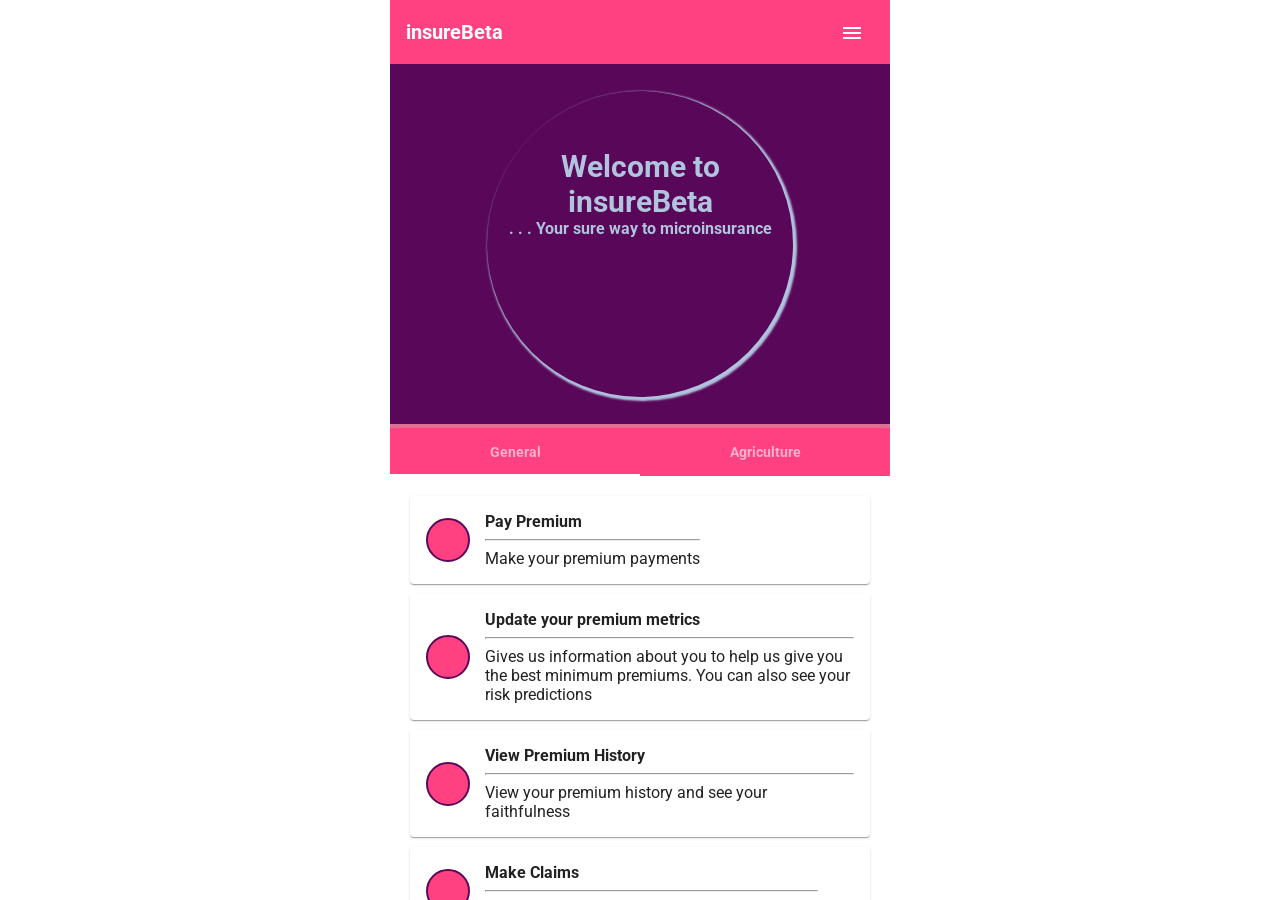
==== index.html @ f8831b9e "Auto-generated commit" ====
<!doctype html>
<html lang="en">
<head>
<link href="https://fonts.googleapis.com/icon?family=Material+Icons" rel="stylesheet">
<link href="https://fonts.googleapis.com/css?family=Roboto:300,400,500" rel="stylesheet">
  <meta charset="utf-8">
  <title>.:|:.insureBeta</title>
  <base href="./">  <meta name="viewport" content="width=device-width, initial-scale=1">
  <link rel="icon" type="image/x-icon" href="favicon.ico">
<link rel="stylesheet" href="styles.27ae9874d232732a32f0.css"></head>
<body>
  <app-root></app-root>
<script src="runtime-es2015.edb2fcf2778e7bf1d426.js" type="module"></script><script src="runtime-es5.edb2fcf2778e7bf1d426.js" nomodule defer></script><script src="polyfills-es5.6696c533341b95a3d617.js" nomodule defer></script><script src="polyfills-es2015.2987770fde9daa1d8a2e.js" type="module"></script><script src="main-es2015.a4b3ed13c879e09d9759.js" type="module"></script><script src="main-es5.a4b3ed13c879e09d9759.js" nomodule defer></script></body>
</html>
---- styles.27ae9874d232732a32f0.css ----
.mat-elevation-z0{box-shadow:0 0 0 0 rgba(0,0,0,.2),0 0 0 0 rgba(0,0,0,.14),0 0 0 0 rgba(0,0,0,.12)}.mat-elevation-z1{box-shadow:0 2px 1px -1px rgba(0,0,0,.2),0 1px 1px 0 rgba(0,0,0,.14),0 1px 3px 0 rgba(0,0,0,.12)}.mat-elevation-z2{box-shadow:0 3px 1px -2px rgba(0,0,0,.2),0 2px 2px 0 rgba(0,0,0,.14),0 1px 5px 0 rgba(0,0,0,.12)}.mat-elevation-z3{box-shadow:0 3px 3px -2px rgba(0,0,0,.2),0 3px 4px 0 rgba(0,0,0,.14),0 1px 8px 0 rgba(0,0,0,.12)}.mat-elevation-z4{box-shadow:0 2px 4px -1px rgba(0,0,0,.2),0 4px 5px 0 rgba(0,0,0,.14),0 1px 10px 0 rgba(0,0,0,.12)}.mat-elevation-z5{box-shadow:0 3px 5px -1px rgba(0,0,0,.2),0 5px 8px 0 rgba(0,0,0,.14),0 1px 14px 0 rgba(0,0,0,.12)}.mat-elevation-z6{box-shadow:0 3px 5px -1px rgba(0,0,0,.2),0 6px 10px 0 rgba(0,0,0,.14),0 1px 18px 0 rgba(0,0,0,.12)}.mat-elevation-z7{box-shadow:0 4px 5px -2px rgba(0,0,0,.2),0 7px 10px 1px rgba(0,0,0,.14),0 2px 16px 1px rgba(0,0,0,.12)}.mat-elevation-z8{box-shadow:0 5px 5px -3px rgba(0,0,0,.2),0 8px 10px 1px rgba(0,0,0,.14),0 3px 14px 2px rgba(0,0,0,.12)}.mat-elevation-z9{box-shadow:0 5px 6px -3px rgba(0,0,0,.2),0 9px 12px 1px rgba(0,0,0,.14),0 3px 16px 2px rgba(0,0,0,.12)}.mat-elevation-z10{box-shadow:0 6px 6px -3px rgba(0,0,0,.2),0 10px 14px 1px rgba(0,0,0,.14),0 4px 18px 3px rgba(0,0,0,.12)}.mat-elevation-z11{box-shadow:0 6px 7px -4px rgba(0,0,0,.2),0 11px 15px 1px rgba(0,0,0,.14),0 4px 20px 3px rgba(0,0,0,.12)}.mat-elevation-z12{box-shadow:0 7px 8px -4px rgba(0,0,0,.2),0 12px 17px 2px rgba(0,0,0,.14),0 5px 22px 4px rgba(0,0,0,.12)}.mat-elevation-z13{box-shadow:0 7px 8px -4px rgba(0,0,0,.2),0 13px 19px 2px rgba(0,0,0,.14),0 5px 24px 4px rgba(0,0,0,.12)}.mat-elevation-z14{box-shadow:0 7px 9px -4px rgba(0,0,0,.2),0 14px 21px 2px rgba(0,0,0,.14),0 5px 26px 4px rgba(0,0,0,.12)}.mat-elevation-z15{box-shadow:0 8px 9px -5px rgba(0,0,0,.2),0 15px 22px 2px rgba(0,0,0,.14),0 6px 28px 5px rgba(0,0,0,.12)}.mat-elevation-z16{box-shadow:0 8px 10px -5px rgba(0,0,0,.2),0 16px 24px 2px rgba(0,0,0,.14),0 6px 30px 5px rgba(0,0,0,.12)}.mat-elevation-z17{box-shadow:0 8px 11px -5px rgba(0,0,0,.2),0 17px 26px 2px rgba(0,0,0,.14),0 6px 32px 5px rgba(0,0,0,.12)}.mat-elevation-z18{box-shadow:0 9px 11px -5px rgba(0,0,0,.2),0 18px 28px 2px rgba(0,0,0,.14),0 7px 34px 6px rgba(0,0,0,.12)}.mat-elevation-z19{box-shadow:0 9px 12px -6px rgba(0,0,0,.2),0 19px 29px 2px rgba(0,0,0,.14),0 7px 36px 6px rgba(0,0,0,.12)}.mat-elevation-z20{box-shadow:0 10px 13px -6px rgba(0,0,0,.2),0 20px 31px 3px rgba(0,0,0,.14),0 8px 38px 7px rgba(0,0,0,.12)}.mat-elevation-z21{box-shadow:0 10px 13px -6px rgba(0,0,0,.2),0 21px 33px 3px rgba(0,0,0,.14),0 8px 40px 7px rgba(0,0,0,.12)}.mat-elevation-z22{box-shadow:0 10px 14px -6px rgba(0,0,0,.2),0 22px 35px 3px rgba(0,0,0,.14),0 8px 42px 7px rgba(0,0,0,.12)}.mat-elevation-z23{box-shadow:0 11px 14px -7px rgba(0,0,0,.2),0 23px 36px 3px rgba(0,0,0,.14),0 9px 44px 8px rgba(0,0,0,.12)}.mat-elevation-z24{box-shadow:0 11px 15px -7px rgba(0,0,0,.2),0 24px 38px 3px rgba(0,0,0,.14),0 9px 46px 8px rgba(0,0,0,.12)}.mat-badge-content{font-weight:600;font-size:12px;font-family:Roboto,"Helvetica Neue",sans-serif}.mat-badge-small .mat-badge-content{font-size:6px}.mat-badge-large .mat-badge-content{font-size:24px}.mat-h1,.mat-headline,.mat-typography h1{font:400 24px/32px Roboto,"Helvetica Neue",sans-serif;margin:0 0 16px}.mat-h2,.mat-title,.mat-typography h2{font:500 20px/32px Roboto,"Helvetica Neue",sans-serif;margin:0 0 16px}.mat-h3,.mat-subheading-2,.mat-typography h3{font:400 16px/28px Roboto,"Helvetica Neue",sans-serif;margin:0 0 16px}.mat-h4,.mat-subheading-1,.mat-typography h4{font:400 15px/24px Roboto,"Helvetica Neue",sans-serif;margin:0 0 16px}.mat-h5,.mat-typography h5{font:400 11.62px/20px Roboto,"Helvetica Neue",sans-serif;margin:0 0 12px}.mat-h6,.mat-typography h6{font:400 9.38px/20px Roboto,"Helvetica Neue",sans-serif;margin:0 0 12px}.mat-body-2,.mat-body-strong{font:500 14px/24px Roboto,"Helvetica Neue",sans-serif}.mat-body,.mat-body-1,.mat-typography{font:400 14px/20px Roboto,"Helvetica Neue",sans-serif}.mat-body p,.mat-body-1 p,.mat-typography p{margin:0 0 12px}.mat-caption,.mat-small{font:400 12px/20px Roboto,"Helvetica Neue",sans-serif}.mat-display-4,.mat-typography .mat-display-4{font:300 112px/112px Roboto,"Helvetica Neue",sans-serif;margin:0 0 56px;letter-spacing:-.05em}.mat-display-3,.mat-typography .mat-display-3{font:400 56px/56px Roboto,"Helvetica Neue",sans-serif;margin:0 0 64px;letter-spacing:-.02em}.mat-display-2,.mat-typography .mat-display-2{font:400 45px/48px Roboto,"Helvetica Neue",sans-serif;margin:0 0 64px;letter-spacing:-.005em}.mat-display-1,.mat-typography .mat-display-1{font:400 34px/40px Roboto,"Helvetica Neue",sans-serif;margin:0 0 64px}.mat-bottom-sheet-container{font-family:Roboto,"Helvetica Neue",sans-serif;font-size:16px;font-weight:400}.mat-button,.mat-fab,.mat-flat-button,.mat-icon-button,.mat-mini-fab,.mat-raised-button,.mat-stroked-button{font-family:Roboto,"Helvetica Neue",sans-serif;font-size:14px;font-weight:500}.mat-button-toggle,.mat-card{font-family:Roboto,"Helvetica Neue",sans-serif}.mat-card-title{font-size:24px;font-weight:400}.mat-card-content,.mat-card-header .mat-card-title,.mat-card-subtitle{font-size:14px}.mat-checkbox{font-family:Roboto,"Helvetica Neue",sans-serif}.mat-checkbox-layout .mat-checkbox-label{line-height:24px}.mat-chip{font-size:13px;line-height:18px}.mat-chip .mat-chip-remove.mat-icon,.mat-chip .mat-chip-trailing-icon.mat-icon{font-size:18px}.mat-table{font-family:Roboto,"Helvetica Neue",sans-serif}.mat-header-cell{font-size:12px;font-weight:500}.mat-cell,.mat-footer-cell{font-size:14px}.mat-calendar{font-family:Roboto,"Helvetica Neue",sans-serif}.mat-calendar-body{font-size:13px}.mat-calendar-body-label,.mat-calendar-period-button{font-size:14px;font-weight:500}.mat-calendar-table-header th{font-size:11px;font-weight:400}.mat-dialog-title{font:500 20px/32px Roboto,"Helvetica Neue",sans-serif}.mat-expansion-panel-header{font-family:Roboto,"Helvetica Neue",sans-serif;font-size:15px;font-weight:400}.mat-expansion-panel-content{font:400 14px/20px Roboto,"Helvetica Neue",sans-serif}.mat-form-field{font-size:inherit;font-weight:400;line-height:1.125;font-family:Roboto,"Helvetica Neue",sans-serif}.mat-form-field-wrapper{padding-bottom:1.34375em}.mat-form-field-prefix .mat-icon,.mat-form-field-suffix .mat-icon{font-size:150%;line-height:1.125}.mat-form-field-prefix .mat-icon-button,.mat-form-field-suffix .mat-icon-button{height:1.5em;width:1.5em}.mat-form-field-prefix .mat-icon-button .mat-icon,.mat-form-field-suffix .mat-icon-button .mat-icon{height:1.125em;line-height:1.125}.mat-form-field-infix{padding:.5em 0;border-top:.84375em solid transparent}.mat-form-field-can-float .mat-input-server:focus+.mat-form-field-label-wrapper .mat-form-field-label,.mat-form-field-can-float.mat-form-field-should-float .mat-form-field-label{transform:translateY(-1.34375em) scale(.75);width:133.33333%}.mat-form-field-can-float .mat-input-server[label]:not(:label-shown)+.mat-form-field-label-wrapper .mat-form-field-label{transform:translateY(-1.34374em) scale(.75);width:133.33334%}.mat-form-field-label-wrapper{top:-.84375em;padding-top:.84375em}.mat-form-field-label{top:1.34375em}.mat-form-field-underline{bottom:1.34375em}.mat-form-field-subscript-wrapper{font-size:75%;margin-top:.66667em;top:calc(100% - 1.79167em)}.mat-form-field-appearance-legacy .mat-form-field-wrapper{padding-bottom:1.25em}.mat-form-field-appearance-legacy .mat-form-field-infix{padding:.4375em 0}.mat-form-field-appearance-legacy.mat-form-field-can-float .mat-input-server:focus+.mat-form-field-label-wrapper .mat-form-field-label,.mat-form-field-appearance-legacy.mat-form-field-can-float.mat-form-field-should-float .mat-form-field-label{transform:translateY(-1.28125em) scale(.75) perspective(100px) translateZ(.001px);-ms-transform:translateY(-1.28125em) scale(.75);width:133.33333%}.mat-form-field-appearance-legacy.mat-form-field-can-float .mat-form-field-autofill-control:-webkit-autofill+.mat-form-field-label-wrapper .mat-form-field-label{transform:translateY(-1.28125em) scale(.75) perspective(100px) translateZ(.00101px);-ms-transform:translateY(-1.28124em) scale(.75);width:133.33334%}.mat-form-field-appearance-legacy.mat-form-field-can-float .mat-input-server[label]:not(:label-shown)+.mat-form-field-label-wrapper .mat-form-field-label{transform:translateY(-1.28125em) scale(.75) perspective(100px) translateZ(.00102px);-ms-transform:translateY(-1.28123em) scale(.75);width:133.33335%}.mat-form-field-appearance-legacy .mat-form-field-label{top:1.28125em}.mat-form-field-appearance-legacy .mat-form-field-subscript-wrapper{margin-top:.54167em;top:calc(100% - 1.66667em)}.mat-form-field-appearance-fill .mat-form-field-infix{padding:.25em 0 .75em}.mat-form-field-appearance-fill .mat-form-field-label{top:1.09375em;margin-top:-.5em}.mat-form-field-appearance-fill.mat-form-field-can-float .mat-input-server:focus+.mat-form-field-label-wrapper .mat-form-field-label,.mat-form-field-appearance-fill.mat-form-field-can-float.mat-form-field-should-float .mat-form-field-label{transform:translateY(-.59375em) scale(.75);width:133.33333%}.mat-form-field-appearance-fill.mat-form-field-can-float .mat-input-server[label]:not(:label-shown)+.mat-form-field-label-wrapper .mat-form-field-label{transform:translateY(-.59374em) scale(.75);width:133.33334%}.mat-form-field-appearance-outline .mat-form-field-infix{padding:1em 0}.mat-form-field-appearance-outline .mat-form-field-label{top:1.84375em;margin-top:-.25em}.mat-form-field-appearance-outline.mat-form-field-can-float .mat-input-server:focus+.mat-form-field-label-wrapper .mat-form-field-label,.mat-form-field-appearance-outline.mat-form-field-can-float.mat-form-field-should-float .mat-form-field-label{transform:translateY(-1.59375em) scale(.75);width:133.33333%}.mat-form-field-appearance-outline.mat-form-field-can-float .mat-input-server[label]:not(:label-shown)+.mat-form-field-label-wrapper .mat-form-field-label{transform:translateY(-1.59374em) scale(.75);width:133.33334%}.mat-grid-tile-footer,.mat-grid-tile-header{font-size:14px}.mat-grid-tile-footer .mat-line,.mat-grid-tile-header .mat-line{white-space:nowrap;overflow:hidden;text-overflow:ellipsis;display:block;box-sizing:border-box}.mat-grid-tile-footer .mat-line:nth-child(n+2),.mat-grid-tile-header .mat-line:nth-child(n+2){font-size:12px}input.mat-input-element{margin-top:-.0625em}.mat-menu-item{font-family:Roboto,"Helvetica Neue",sans-serif;font-size:16px;font-weight:400}.mat-paginator,.mat-paginator-page-size .mat-select-trigger{font-family:Roboto,"Helvetica Neue",sans-serif;font-size:12px}.mat-radio-button,.mat-select{font-family:Roboto,"Helvetica Neue",sans-serif}.mat-select-trigger{height:1.125em}.mat-slide-toggle-content{font:400 14px/20px Roboto,"Helvetica Neue",sans-serif}.mat-slider-thumb-label-text{font-family:Roboto,"Helvetica Neue",sans-serif;font-size:12px;font-weight:500}.mat-stepper-horizontal,.mat-stepper-vertical{font-family:Roboto,"Helvetica Neue",sans-serif}.mat-step-label{font-size:14px;font-weight:400}.mat-step-label-selected{font-size:14px;font-weight:500}.mat-tab-group{font-family:Roboto,"Helvetica Neue",sans-serif}.mat-tab-label,.mat-tab-link{font-family:Roboto,"Helvetica Neue",sans-serif;font-size:14px;font-weight:500}.mat-toolbar,.mat-toolbar h1,.mat-toolbar h2,.mat-toolbar h3,.mat-toolbar h4,.mat-toolbar h5,.mat-toolbar h6{font:500 20px/32px Roboto,"Helvetica Neue",sans-serif;margin:0}.mat-tooltip{font-family:Roboto,"Helvetica Neue",sans-serif;font-size:10px;padding-top:6px;padding-bottom:6px}.mat-tooltip-handset{font-size:14px;padding-top:9px;padding-bottom:9px}.mat-list-item,.mat-list-option{font-family:Roboto,"Helvetica Neue",sans-serif}.mat-list .mat-list-item,.mat-nav-list .mat-list-item,.mat-selection-list .mat-list-item{font-size:16px}.mat-list .mat-list-item .mat-line,.mat-nav-list .mat-list-item .mat-line,.mat-selection-list .mat-list-item .mat-line{white-space:nowrap;overflow:hidden;text-overflow:ellipsis;display:block;box-sizing:border-box}.mat-list .mat-list-item .mat-line:nth-child(n+2),.mat-nav-list .mat-list-item .mat-line:nth-child(n+2),.mat-selection-list .mat-list-item .mat-line:nth-child(n+2){font-size:14px}.mat-list .mat-list-option,.mat-nav-list .mat-list-option,.mat-selection-list .mat-list-option{font-size:16px}.mat-list .mat-list-option .mat-line,.mat-nav-list .mat-list-option .mat-line,.mat-selection-list .mat-list-option .mat-line{white-space:nowrap;overflow:hidden;text-overflow:ellipsis;display:block;box-sizing:border-box}.mat-list .mat-list-option .mat-line:nth-child(n+2),.mat-nav-list .mat-list-option .mat-line:nth-child(n+2),.mat-selection-list .mat-list-option .mat-line:nth-child(n+2){font-size:14px}.mat-list[dense] .mat-list-item,.mat-nav-list[dense] .mat-list-item,.mat-selection-list[dense] .mat-list-item{font-size:12px}.mat-list[dense] .mat-list-item .mat-line,.mat-nav-list[dense] .mat-list-item .mat-line,.mat-selection-list[dense] .mat-list-item .mat-line{white-space:nowrap;overflow:hidden;text-overflow:ellipsis;display:block;box-sizing:border-box}.mat-list[dense] .mat-list-item .mat-line:nth-child(n+2),.mat-list[dense] .mat-list-option,.mat-nav-list[dense] .mat-list-item .mat-line:nth-child(n+2),.mat-nav-list[dense] .mat-list-option,.mat-selection-list[dense] .mat-list-item .mat-line:nth-child(n+2),.mat-selection-list[dense] .mat-list-option{font-size:12px}.mat-list[dense] .mat-list-option .mat-line,.mat-nav-list[dense] .mat-list-option .mat-line,.mat-selection-list[dense] .mat-list-option .mat-line{white-space:nowrap;overflow:hidden;text-overflow:ellipsis;display:block;box-sizing:border-box}.mat-list[dense] .mat-list-option .mat-line:nth-child(n+2),.mat-nav-list[dense] .mat-list-option .mat-line:nth-child(n+2),.mat-selection-list[dense] .mat-list-option .mat-line:nth-child(n+2){font-size:12px}.mat-list[dense] .mat-subheader,.mat-nav-list[dense] .mat-subheader,.mat-selection-list[dense] .mat-subheader{font-family:Roboto,"Helvetica Neue",sans-serif;font-size:12px;font-weight:500}.mat-option{font-family:Roboto,"Helvetica Neue",sans-serif;font-size:16px;color:rgba(0,0,0,.87)}.mat-optgroup-label{font:500 14px/24px Roboto,"Helvetica Neue",sans-serif;color:rgba(0,0,0,.54)}.mat-simple-snackbar{font-family:Roboto,"Helvetica Neue",sans-serif;font-size:14px}.mat-simple-snackbar-action{line-height:1;font-family:inherit;font-size:inherit;font-weight:500}.mat-ripple{overflow:hidden}.mat-ripple.mat-ripple-unbounded{overflow:visible}.mat-ripple-element{position:absolute;border-radius:50%;pointer-events:none;transition:opacity,transform 0s cubic-bezier(0,0,.2,1);transform:scale(0)}@media screen and (-ms-high-contrast:active){.mat-ripple-element{display:none}}.cdk-visually-hidden{border:0;clip:rect(0 0 0 0);height:1px;margin:-1px;overflow:hidden;padding:0;position:absolute;width:1px;outline:0;-webkit-appearance:none;-moz-appearance:none}.cdk-global-overlay-wrapper,.cdk-overlay-container{pointer-events:none;top:0;left:0;height:100%;width:100%}.cdk-overlay-container{position:fixed;z-index:1000}.cdk-overlay-container:empty{display:none}.cdk-global-overlay-wrapper{display:flex;position:absolute;z-index:1000}.cdk-overlay-pane{position:absolute;pointer-events:auto;box-sizing:border-box;z-index:1000;display:flex;max-width:100%;max-height:100%}.cdk-overlay-backdrop{position:absolute;top:0;bottom:0;left:0;right:0;z-index:1000;pointer-events:auto;-webkit-tap-highlight-color:transparent;transition:opacity .4s cubic-bezier(.25,.8,.25,1);opacity:0}.cdk-overlay-backdrop.cdk-overlay-backdrop-showing{opacity:1}@media screen and (-ms-high-contrast:active){.cdk-overlay-backdrop.cdk-overlay-backdrop-showing{opacity:.6}.mat-badge-small .mat-badge-content{outline:solid 1px;border-radius:0}}.cdk-overlay-dark-backdrop{background:rgba(0,0,0,.288)}.cdk-overlay-transparent-backdrop,.cdk-overlay-transparent-backdrop.cdk-overlay-backdrop-showing{opacity:0}.cdk-overlay-connected-position-bounding-box{position:absolute;z-index:1000;display:flex;flex-direction:column;min-width:1px;min-height:1px}.cdk-global-scrollblock{position:fixed;width:100%;overflow-y:scroll}@-webkit-keyframes cdk-text-field-autofill-start{/*!*/}@keyframes cdk-text-field-autofill-start{/*!*/}@-webkit-keyframes cdk-text-field-autofill-end{/*!*/}@keyframes cdk-text-field-autofill-end{/*!*/}.cdk-text-field-autofill-monitored:-webkit-autofill{-webkit-animation-name:cdk-text-field-autofill-start;animation-name:cdk-text-field-autofill-start}.cdk-text-field-autofill-monitored:not(:-webkit-autofill){-webkit-animation-name:cdk-text-field-autofill-end;animation-name:cdk-text-field-autofill-end}textarea.cdk-textarea-autosize{resize:none}textarea.cdk-textarea-autosize-measuring{height:auto!important;overflow:hidden!important;padding:2px 0!important;box-sizing:content-box!important}.mat-ripple-element{background-color:rgba(0,0,0,.1)}.mat-option.mat-selected:not(.mat-option-multiple):not(.mat-option-disabled),.mat-option:focus:not(.mat-option-disabled),.mat-option:hover:not(.mat-option-disabled){background:rgba(0,0,0,.04)}.mat-option.mat-active{background:rgba(0,0,0,.04);color:rgba(0,0,0,.87)}.mat-option.mat-option-disabled{color:rgba(0,0,0,.38)}.mat-primary .mat-option.mat-selected:not(.mat-option-disabled){color:#3f51b5}.mat-accent .mat-option.mat-selected:not(.mat-option-disabled){color:#ff4081}.mat-warn .mat-option.mat-selected:not(.mat-option-disabled){color:#f44336}.mat-optgroup-disabled .mat-optgroup-label{color:rgba(0,0,0,.38)}.mat-pseudo-checkbox{color:rgba(0,0,0,.54)}.mat-pseudo-checkbox::after{color:#fafafa}.mat-accent .mat-pseudo-checkbox-checked,.mat-accent .mat-pseudo-checkbox-indeterminate,.mat-pseudo-checkbox-checked,.mat-pseudo-checkbox-indeterminate{background:#ff4081}.mat-primary .mat-pseudo-checkbox-checked,.mat-primary .mat-pseudo-checkbox-indeterminate{background:#3f51b5}.mat-warn .mat-pseudo-checkbox-checked,.mat-warn .mat-pseudo-checkbox-indeterminate{background:#f44336}.mat-pseudo-checkbox-checked.mat-pseudo-checkbox-disabled,.mat-pseudo-checkbox-indeterminate.mat-pseudo-checkbox-disabled{background:#b0b0b0}.mat-app-background{background-color:#fafafa;color:rgba(0,0,0,.87)}.mat-theme-loaded-marker{display:none}.mat-autocomplete-panel{background:#fff;color:rgba(0,0,0,.87)}.mat-autocomplete-panel .mat-option.mat-selected:not(.mat-active):not(:hover){background:#fff}.mat-autocomplete-panel .mat-option.mat-selected:not(.mat-active):not(:hover):not(.mat-option-disabled){color:rgba(0,0,0,.87)}.mat-badge-accent .mat-badge-content{background:#ff4081;color:#fff}.mat-badge-warn .mat-badge-content{color:#fff;background:#f44336}.mat-badge{position:relative}.mat-badge-hidden .mat-badge-content{display:none}.mat-badge-content{color:#fff;background:#3f51b5;position:absolute;text-align:center;display:inline-block;border-radius:50%;transition:transform .2s ease-in-out;transform:scale(.6);overflow:hidden;white-space:nowrap;text-overflow:ellipsis;pointer-events:none}.mat-badge-content.mat-badge-active{transform:none}.mat-badge-small .mat-badge-content{width:16px;height:16px;line-height:16px}.mat-badge-small.mat-badge-above .mat-badge-content{top:-8px}.mat-badge-small.mat-badge-below .mat-badge-content{bottom:-8px}.mat-badge-small.mat-badge-before .mat-badge-content{left:-16px}[dir=rtl] .mat-badge-small.mat-badge-before .mat-badge-content{left:auto;right:-16px}.mat-badge-small.mat-badge-after .mat-badge-content{right:-16px}[dir=rtl] .mat-badge-small.mat-badge-after .mat-badge-content{right:auto;left:-16px}.mat-badge-small.mat-badge-overlap.mat-badge-before .mat-badge-content{left:-8px}[dir=rtl] .mat-badge-small.mat-badge-overlap.mat-badge-before .mat-badge-content{left:auto;right:-8px}.mat-badge-small.mat-badge-overlap.mat-badge-after .mat-badge-content{right:-8px}[dir=rtl] .mat-badge-small.mat-badge-overlap.mat-badge-after .mat-badge-content{right:auto;left:-8px}.mat-badge-medium .mat-badge-content{width:22px;height:22px;line-height:22px}.mat-badge-medium.mat-badge-above .mat-badge-content{top:-11px}.mat-badge-medium.mat-badge-below .mat-badge-content{bottom:-11px}.mat-badge-medium.mat-badge-before .mat-badge-content{left:-22px}[dir=rtl] .mat-badge-medium.mat-badge-before .mat-badge-content{left:auto;right:-22px}.mat-badge-medium.mat-badge-after .mat-badge-content{right:-22px}[dir=rtl] .mat-badge-medium.mat-badge-after .mat-badge-content{right:auto;left:-22px}.mat-badge-medium.mat-badge-overlap.mat-badge-before .mat-badge-content{left:-11px}[dir=rtl] .mat-badge-medium.mat-badge-overlap.mat-badge-before .mat-badge-content{left:auto;right:-11px}.mat-badge-medium.mat-badge-overlap.mat-badge-after .mat-badge-content{right:-11px}[dir=rtl] .mat-badge-medium.mat-badge-overlap.mat-badge-after .mat-badge-content{right:auto;left:-11px}.mat-badge-large .mat-badge-content{width:28px;height:28px;line-height:28px}.mat-badge-large.mat-badge-above .mat-badge-content{top:-14px}.mat-badge-large.mat-badge-below .mat-badge-content{bottom:-14px}.mat-badge-large.mat-badge-before .mat-badge-content{left:-28px}[dir=rtl] .mat-badge-large.mat-badge-before .mat-badge-content{left:auto;right:-28px}.mat-badge-large.mat-badge-after .mat-badge-content{right:-28px}[dir=rtl] .mat-badge-large.mat-badge-after .mat-badge-content{right:auto;left:-28px}.mat-badge-large.mat-badge-overlap.mat-badge-before .mat-badge-content{left:-14px}[dir=rtl] .mat-badge-large.mat-badge-overlap.mat-badge-before .mat-badge-content{left:auto;right:-14px}.mat-badge-large.mat-badge-overlap.mat-badge-after .mat-badge-content{right:-14px}[dir=rtl] .mat-badge-large.mat-badge-overlap.mat-badge-after .mat-badge-content{right:auto;left:-14px}.mat-bottom-sheet-container{background:#fff;color:rgba(0,0,0,.87)}.mat-button,.mat-icon-button,.mat-stroked-button{color:inherit;background:0 0}.mat-button.mat-primary,.mat-icon-button.mat-primary,.mat-stroked-button.mat-primary{color:#3f51b5}.mat-button.mat-accent,.mat-icon-button.mat-accent,.mat-stroked-button.mat-accent{color:#ff4081}.mat-button.mat-warn,.mat-icon-button.mat-warn,.mat-stroked-button.mat-warn{color:#f44336}.mat-button.mat-accent[disabled],.mat-button.mat-primary[disabled],.mat-button.mat-warn[disabled],.mat-button[disabled][disabled],.mat-icon-button.mat-accent[disabled],.mat-icon-button.mat-primary[disabled],.mat-icon-button.mat-warn[disabled],.mat-icon-button[disabled][disabled],.mat-stroked-button.mat-accent[disabled],.mat-stroked-button.mat-primary[disabled],.mat-stroked-button.mat-warn[disabled],.mat-stroked-button[disabled][disabled]{color:rgba(0,0,0,.26)}.mat-button.mat-primary .mat-button-focus-overlay,.mat-icon-button.mat-primary .mat-button-focus-overlay,.mat-stroked-button.mat-primary .mat-button-focus-overlay{background-color:rgba(63,81,181,.12)}.mat-button.mat-accent .mat-button-focus-overlay,.mat-icon-button.mat-accent .mat-button-focus-overlay,.mat-stroked-button.mat-accent .mat-button-focus-overlay{background-color:rgba(255,64,129,.12)}.mat-button.mat-warn .mat-button-focus-overlay,.mat-icon-button.mat-warn .mat-button-focus-overlay,.mat-stroked-button.mat-warn .mat-button-focus-overlay{background-color:rgba(244,67,54,.12)}.mat-button[disabled] .mat-button-focus-overlay,.mat-icon-button[disabled] .mat-button-focus-overlay,.mat-stroked-button[disabled] .mat-button-focus-overlay{background-color:transparent}.mat-button.mat-primary .mat-ripple-element,.mat-icon-button.mat-primary .mat-ripple-element,.mat-stroked-button.mat-primary .mat-ripple-element{background-color:rgba(63,81,181,.1)}.mat-button.mat-accent .mat-ripple-element,.mat-icon-button.mat-accent .mat-ripple-element,.mat-stroked-button.mat-accent .mat-ripple-element{background-color:rgba(255,64,129,.1)}.mat-button.mat-warn .mat-ripple-element,.mat-icon-button.mat-warn .mat-ripple-element,.mat-stroked-button.mat-warn .mat-ripple-element{background-color:rgba(244,67,54,.1)}.mat-fab,.mat-flat-button,.mat-mini-fab,.mat-raised-button{color:rgba(0,0,0,.87);background-color:#fff}.mat-fab.mat-accent,.mat-fab.mat-primary,.mat-fab.mat-warn,.mat-flat-button.mat-accent,.mat-flat-button.mat-primary,.mat-flat-button.mat-warn,.mat-mini-fab.mat-accent,.mat-mini-fab.mat-primary,.mat-mini-fab.mat-warn,.mat-raised-button.mat-accent,.mat-raised-button.mat-primary,.mat-raised-button.mat-warn{color:#fff}.mat-fab.mat-accent[disabled],.mat-fab.mat-primary[disabled],.mat-fab.mat-warn[disabled],.mat-fab[disabled][disabled],.mat-flat-button.mat-accent[disabled],.mat-flat-button.mat-primary[disabled],.mat-flat-button.mat-warn[disabled],.mat-flat-button[disabled][disabled],.mat-mini-fab.mat-accent[disabled],.mat-mini-fab.mat-primary[disabled],.mat-mini-fab.mat-warn[disabled],.mat-mini-fab[disabled][disabled],.mat-raised-button.mat-accent[disabled],.mat-raised-button.mat-primary[disabled],.mat-raised-button.mat-warn[disabled],.mat-raised-button[disabled][disabled]{color:rgba(0,0,0,.26);background-color:rgba(0,0,0,.12)}.mat-fab.mat-primary,.mat-flat-button.mat-primary,.mat-mini-fab.mat-primary,.mat-raised-button.mat-primary{background-color:#3f51b5}.mat-fab.mat-accent,.mat-flat-button.mat-accent,.mat-mini-fab.mat-accent,.mat-raised-button.mat-accent{background-color:#ff4081}.mat-fab.mat-warn,.mat-flat-button.mat-warn,.mat-mini-fab.mat-warn,.mat-raised-button.mat-warn{background-color:#f44336}.mat-fab.mat-accent .mat-ripple-element,.mat-fab.mat-primary .mat-ripple-element,.mat-fab.mat-warn .mat-ripple-element,.mat-flat-button.mat-accent .mat-ripple-element,.mat-flat-button.mat-primary .mat-ripple-element,.mat-flat-button.mat-warn .mat-ripple-element,.mat-mini-fab.mat-accent .mat-ripple-element,.mat-mini-fab.mat-primary .mat-ripple-element,.mat-mini-fab.mat-warn .mat-ripple-element,.mat-raised-button.mat-accent .mat-ripple-element,.mat-raised-button.mat-primary .mat-ripple-element,.mat-raised-button.mat-warn .mat-ripple-element{background-color:rgba(255,255,255,.1)}.mat-icon-button.mat-primary .mat-ripple-element{background-color:rgba(63,81,181,.2)}.mat-icon-button.mat-accent .mat-ripple-element{background-color:rgba(255,64,129,.2)}.mat-icon-button.mat-warn .mat-ripple-element{background-color:rgba(244,67,54,.2)}.mat-button-toggle{color:rgba(0,0,0,.38)}.mat-button-toggle .mat-button-toggle-focus-overlay{background-color:rgba(0,0,0,.12)}.mat-button-toggle-checked{background-color:#e0e0e0;color:rgba(0,0,0,.54)}.mat-button-toggle-disabled{background-color:#eee;color:rgba(0,0,0,.26)}.mat-button-toggle-disabled.mat-button-toggle-checked{background-color:#bdbdbd}.mat-card{background:#fff;color:rgba(0,0,0,.87)}.mat-card-subtitle{color:rgba(0,0,0,.54)}.mat-checkbox-frame{border-color:rgba(0,0,0,.54)}.mat-checkbox-checkmark{fill:#fafafa}.mat-checkbox-checkmark-path{stroke:#fafafa!important}@media screen and (-ms-high-contrast:black-on-white){.mat-checkbox-checkmark-path{stroke:#000!important}}.mat-checkbox-mixedmark{background-color:#fafafa}.mat-checkbox-checked.mat-primary .mat-checkbox-background,.mat-checkbox-indeterminate.mat-primary .mat-checkbox-background{background-color:#3f51b5}.mat-checkbox-checked.mat-accent .mat-checkbox-background,.mat-checkbox-indeterminate.mat-accent .mat-checkbox-background{background-color:#ff4081}.mat-checkbox-checked.mat-warn .mat-checkbox-background,.mat-checkbox-indeterminate.mat-warn .mat-checkbox-background{background-color:#f44336}.mat-checkbox-disabled.mat-checkbox-checked .mat-checkbox-background,.mat-checkbox-disabled.mat-checkbox-indeterminate .mat-checkbox-background{background-color:#b0b0b0}.mat-checkbox-disabled:not(.mat-checkbox-checked) .mat-checkbox-frame{border-color:#b0b0b0}.mat-checkbox-disabled .mat-checkbox-label{color:#b0b0b0}@media screen and (-ms-high-contrast:active){.mat-badge-large .mat-badge-content,.mat-badge-medium .mat-badge-content{outline:solid 1px;border-radius:0}.mat-checkbox-disabled{opacity:.5}.mat-checkbox-background{background:0 0}}.mat-checkbox:not(.mat-checkbox-disabled).mat-primary .mat-checkbox-ripple .mat-ripple-element{background-color:rgba(63,81,181,.26)}.mat-checkbox:not(.mat-checkbox-disabled).mat-accent .mat-checkbox-ripple .mat-ripple-element{background-color:rgba(255,64,129,.26)}.mat-checkbox:not(.mat-checkbox-disabled).mat-warn .mat-checkbox-ripple .mat-ripple-element{background-color:rgba(244,67,54,.26)}.mat-chip.mat-standard-chip{background-color:#e0e0e0;color:rgba(0,0,0,.87)}.mat-chip.mat-standard-chip .mat-chip-remove{color:rgba(0,0,0,.87);opacity:.4}.mat-chip.mat-standard-chip .mat-chip-remove:hover{opacity:.54}.mat-chip.mat-standard-chip.mat-chip-selected.mat-primary{background-color:#3f51b5;color:#fff}.mat-chip.mat-standard-chip.mat-chip-selected.mat-primary .mat-chip-remove{color:#fff;opacity:.4}.mat-chip.mat-standard-chip.mat-chip-selected.mat-primary .mat-chip-remove:hover{opacity:.54}.mat-chip.mat-standard-chip.mat-chip-selected.mat-warn{background-color:#f44336;color:#fff}.mat-chip.mat-standard-chip.mat-chip-selected.mat-warn .mat-chip-remove{color:#fff;opacity:.4}.mat-chip.mat-standard-chip.mat-chip-selected.mat-warn .mat-chip-remove:hover{opacity:.54}.mat-chip.mat-standard-chip.mat-chip-selected.mat-accent{background-color:#ff4081;color:#fff}.mat-chip.mat-standard-chip.mat-chip-selected.mat-accent .mat-chip-remove{color:#fff;opacity:.4}.mat-chip.mat-standard-chip.mat-chip-selected.mat-accent .mat-chip-remove:hover{opacity:.54}.mat-table{background:#fff}.mat-table tbody,.mat-table tfoot,.mat-table thead,.mat-table-sticky,[mat-footer-row],[mat-header-row],[mat-row],mat-footer-row,mat-header-row,mat-row{background:inherit}mat-footer-row,mat-header-row,mat-row,td.mat-cell,td.mat-footer-cell,th.mat-header-cell{border-bottom-color:rgba(0,0,0,.12)}.mat-header-cell{color:rgba(0,0,0,.54)}.mat-cell,.mat-footer-cell{color:rgba(0,0,0,.87)}.mat-calendar-arrow{border-top-color:rgba(0,0,0,.54)}.mat-datepicker-content .mat-calendar-next-button,.mat-datepicker-content .mat-calendar-previous-button,.mat-datepicker-toggle{color:rgba(0,0,0,.54)}.mat-calendar-table-header{color:rgba(0,0,0,.38)}.mat-calendar-table-header-divider::after{background:rgba(0,0,0,.12)}.mat-calendar-body-label{color:rgba(0,0,0,.54)}.mat-calendar-body-cell-content{color:rgba(0,0,0,.87);border-color:transparent}.mat-calendar-body-disabled>.mat-calendar-body-cell-content:not(.mat-calendar-body-selected){color:rgba(0,0,0,.38)}.cdk-keyboard-focused .mat-calendar-body-active>.mat-calendar-body-cell-content:not(.mat-calendar-body-selected),.cdk-program-focused .mat-calendar-body-active>.mat-calendar-body-cell-content:not(.mat-calendar-body-selected),.mat-calendar-body-cell:not(.mat-calendar-body-disabled):hover>.mat-calendar-body-cell-content:not(.mat-calendar-body-selected){background-color:rgba(0,0,0,.04)}.mat-calendar-body-today:not(.mat-calendar-body-selected){border-color:rgba(0,0,0,.38)}.mat-calendar-body-disabled>.mat-calendar-body-today:not(.mat-calendar-body-selected){border-color:rgba(0,0,0,.18)}.mat-calendar-body-selected{background-color:#3f51b5;color:#fff}.mat-calendar-body-disabled>.mat-calendar-body-selected{background-color:rgba(63,81,181,.4)}.mat-calendar-body-today.mat-calendar-body-selected{box-shadow:inset 0 0 0 1px #fff}.mat-datepicker-content{background-color:#fff;color:rgba(0,0,0,.87)}.mat-datepicker-content.mat-accent .mat-calendar-body-selected{background-color:#ff4081;color:#fff}.mat-datepicker-content.mat-accent .mat-calendar-body-disabled>.mat-calendar-body-selected{background-color:rgba(255,64,129,.4)}.mat-datepicker-content.mat-accent .mat-calendar-body-today.mat-calendar-body-selected{box-shadow:inset 0 0 0 1px #fff}.mat-datepicker-content.mat-warn .mat-calendar-body-selected{background-color:#f44336;color:#fff}.mat-datepicker-content.mat-warn .mat-calendar-body-disabled>.mat-calendar-body-selected{background-color:rgba(244,67,54,.4)}.mat-datepicker-content.mat-warn .mat-calendar-body-today.mat-calendar-body-selected{box-shadow:inset 0 0 0 1px #fff}.mat-datepicker-toggle-active{color:#3f51b5}.mat-datepicker-toggle-active.mat-accent{color:#ff4081}.mat-datepicker-toggle-active.mat-warn{color:#f44336}.mat-dialog-container{background:#fff;color:rgba(0,0,0,.87)}.mat-divider{border-top-color:rgba(0,0,0,.12)}.mat-divider-vertical{border-right-color:rgba(0,0,0,.12)}.mat-expansion-panel{background:#fff;color:rgba(0,0,0,.87)}.mat-action-row{border-top-color:rgba(0,0,0,.12)}.mat-expansion-panel:not(.mat-expanded) .mat-expansion-panel-header:not([aria-disabled=true]).cdk-keyboard-focused,.mat-expansion-panel:not(.mat-expanded) .mat-expansion-panel-header:not([aria-disabled=true]).cdk-program-focused,.mat-expansion-panel:not(.mat-expanded) .mat-expansion-panel-header:not([aria-disabled=true]):hover{background:rgba(0,0,0,.04)}@media (hover:none){.mat-expansion-panel:not(.mat-expanded):not([aria-disabled=true]) .mat-expansion-panel-header:hover{background:#fff}}.mat-expansion-panel-header-title{color:rgba(0,0,0,.87)}.mat-expansion-indicator::after,.mat-expansion-panel-header-description{color:rgba(0,0,0,.54)}.mat-expansion-panel-header[aria-disabled=true]{color:rgba(0,0,0,.26)}.mat-expansion-panel-header[aria-disabled=true] .mat-expansion-panel-header-description,.mat-expansion-panel-header[aria-disabled=true] .mat-expansion-panel-header-title{color:inherit}.mat-form-field-label,.mat-hint{color:rgba(0,0,0,.6)}.mat-form-field.mat-focused .mat-form-field-label{color:#3f51b5}.mat-form-field.mat-focused .mat-form-field-label.mat-accent{color:#ff4081}.mat-form-field.mat-focused .mat-form-field-label.mat-warn{color:#f44336}.mat-focused .mat-form-field-required-marker{color:#ff4081}.mat-form-field-ripple{background-color:rgba(0,0,0,.87)}.mat-form-field.mat-focused .mat-form-field-ripple{background-color:#3f51b5}.mat-form-field.mat-focused .mat-form-field-ripple.mat-accent{background-color:#ff4081}.mat-form-field.mat-focused .mat-form-field-ripple.mat-warn{background-color:#f44336}.mat-form-field.mat-form-field-invalid .mat-form-field-label,.mat-form-field.mat-form-field-invalid .mat-form-field-label .mat-form-field-required-marker,.mat-form-field.mat-form-field-invalid .mat-form-field-label.mat-accent{color:#f44336}.mat-form-field.mat-form-field-invalid .mat-form-field-ripple,.mat-form-field.mat-form-field-invalid .mat-form-field-ripple.mat-accent{background-color:#f44336}.mat-error{color:#f44336}.mat-form-field-appearance-legacy .mat-form-field-label,.mat-form-field-appearance-legacy .mat-hint{color:rgba(0,0,0,.54)}.mat-form-field-appearance-legacy .mat-form-field-underline{bottom:1.25em;background-color:rgba(0,0,0,.42)}.mat-form-field-appearance-legacy.mat-form-field-disabled .mat-form-field-underline{background-image:linear-gradient(to right,rgba(0,0,0,.42) 0,rgba(0,0,0,.42) 33%,transparent 0);background-size:4px 100%;background-repeat:repeat-x}.mat-form-field-appearance-standard .mat-form-field-underline{background-color:rgba(0,0,0,.42)}.mat-form-field-appearance-standard.mat-form-field-disabled .mat-form-field-underline{background-image:linear-gradient(to right,rgba(0,0,0,.42) 0,rgba(0,0,0,.42) 33%,transparent 0);background-size:4px 100%;background-repeat:repeat-x}.mat-form-field-appearance-fill .mat-form-field-flex{background-color:rgba(0,0,0,.04)}.mat-form-field-appearance-fill.mat-form-field-disabled .mat-form-field-flex{background-color:rgba(0,0,0,.02)}.mat-form-field-appearance-fill .mat-form-field-underline::before{background-color:rgba(0,0,0,.42)}.mat-form-field-appearance-fill.mat-form-field-disabled .mat-form-field-label{color:rgba(0,0,0,.38)}.mat-form-field-appearance-fill.mat-form-field-disabled .mat-form-field-underline::before{background-color:transparent}.mat-form-field-appearance-outline .mat-form-field-outline{color:rgba(0,0,0,.12)}.mat-form-field-appearance-outline .mat-form-field-outline-thick{color:rgba(0,0,0,.87)}.mat-form-field-appearance-outline.mat-focused .mat-form-field-outline-thick{color:#3f51b5}.mat-form-field-appearance-outline.mat-focused.mat-accent .mat-form-field-outline-thick{color:#ff4081}.mat-form-field-appearance-outline.mat-focused.mat-warn .mat-form-field-outline-thick,.mat-form-field-appearance-outline.mat-form-field-invalid.mat-form-field-invalid .mat-form-field-outline-thick{color:#f44336}.mat-form-field-appearance-outline.mat-form-field-disabled .mat-form-field-label{color:rgba(0,0,0,.38)}.mat-form-field-appearance-outline.mat-form-field-disabled .mat-form-field-outline{color:rgba(0,0,0,.06)}.mat-icon.mat-primary{color:#3f51b5}.mat-icon.mat-accent{color:#ff4081}.mat-icon.mat-warn{color:#f44336}.mat-input-element:disabled{color:rgba(0,0,0,.38)}.mat-input-element{caret-color:#3f51b5}.mat-input-element::-ms-input-placeholder{color:rgba(0,0,0,.42)}.mat-input-element::placeholder{color:rgba(0,0,0,.42)}.mat-input-element::-moz-placeholder{color:rgba(0,0,0,.42)}.mat-input-element::-webkit-input-placeholder{color:rgba(0,0,0,.42)}.mat-input-element:-ms-input-placeholder{color:rgba(0,0,0,.42)}.mat-accent .mat-input-element{caret-color:#ff4081}.mat-form-field-invalid .mat-input-element,.mat-warn .mat-input-element{caret-color:#f44336}.mat-list .mat-list-item,.mat-list .mat-list-option,.mat-nav-list .mat-list-item,.mat-nav-list .mat-list-option,.mat-selection-list .mat-list-item,.mat-selection-list .mat-list-option{color:rgba(0,0,0,.87)}.mat-list .mat-subheader,.mat-nav-list .mat-subheader,.mat-selection-list .mat-subheader{font-family:Roboto,"Helvetica Neue",sans-serif;font-size:14px;font-weight:500;color:rgba(0,0,0,.54)}.mat-list-item-disabled{background-color:#eee}.mat-list-option.mat-list-item-focus,.mat-list-option:hover,.mat-nav-list .mat-list-item.mat-list-item-focus,.mat-nav-list .mat-list-item:hover{background:rgba(0,0,0,.04)}.mat-menu-panel{background:#fff}.mat-menu-item{background:0 0;color:rgba(0,0,0,.87)}.mat-menu-item[disabled],.mat-menu-item[disabled]::after{color:rgba(0,0,0,.38)}.mat-menu-item .mat-icon:not([color]),.mat-menu-item-submenu-trigger::after{color:rgba(0,0,0,.54)}.mat-menu-item-highlighted:not([disabled]),.mat-menu-item.cdk-keyboard-focused:not([disabled]),.mat-menu-item.cdk-program-focused:not([disabled]),.mat-menu-item:hover:not([disabled]){background:rgba(0,0,0,.04)}.mat-paginator{background:#fff}.mat-paginator,.mat-paginator-page-size .mat-select-trigger{color:rgba(0,0,0,.54)}.mat-paginator-decrement,.mat-paginator-increment{border-top:2px solid rgba(0,0,0,.54);border-right:2px solid rgba(0,0,0,.54)}.mat-paginator-first,.mat-paginator-last{border-top:2px solid rgba(0,0,0,.54)}.mat-icon-button[disabled] .mat-paginator-decrement,.mat-icon-button[disabled] .mat-paginator-first,.mat-icon-button[disabled] .mat-paginator-increment,.mat-icon-button[disabled] .mat-paginator-last{border-color:rgba(0,0,0,.38)}.mat-progress-bar-background{fill:#c5cae9}.mat-progress-bar-buffer{background-color:#c5cae9}.mat-progress-bar-fill::after{background-color:#3f51b5}.mat-progress-bar.mat-accent .mat-progress-bar-background{fill:#ff80ab}.mat-progress-bar.mat-accent .mat-progress-bar-buffer{background-color:#ff80ab}.mat-progress-bar.mat-accent .mat-progress-bar-fill::after{background-color:#ff4081}.mat-progress-bar.mat-warn .mat-progress-bar-background{fill:#ffcdd2}.mat-progress-bar.mat-warn .mat-progress-bar-buffer{background-color:#ffcdd2}.mat-progress-bar.mat-warn .mat-progress-bar-fill::after{background-color:#f44336}.mat-progress-spinner circle,.mat-spinner circle{stroke:#3f51b5}.mat-progress-spinner.mat-accent circle,.mat-spinner.mat-accent circle{stroke:#ff4081}.mat-progress-spinner.mat-warn circle,.mat-spinner.mat-warn circle{stroke:#f44336}.mat-radio-outer-circle{border-color:rgba(0,0,0,.54)}.mat-radio-button.mat-primary.mat-radio-checked .mat-radio-outer-circle{border-color:#3f51b5}.mat-radio-button.mat-primary .mat-radio-inner-circle{background-color:#3f51b5}.mat-radio-button.mat-primary .mat-radio-ripple .mat-ripple-element{background-color:rgba(63,81,181,.26)}.mat-radio-button.mat-accent.mat-radio-checked .mat-radio-outer-circle{border-color:#ff4081}.mat-radio-button.mat-accent .mat-radio-inner-circle{background-color:#ff4081}.mat-radio-button.mat-accent .mat-radio-ripple .mat-ripple-element{background-color:rgba(255,64,129,.26)}.mat-radio-button.mat-warn.mat-radio-checked .mat-radio-outer-circle{border-color:#f44336}.mat-radio-button.mat-warn .mat-radio-inner-circle{background-color:#f44336}.mat-radio-button.mat-warn .mat-radio-ripple .mat-ripple-element{background-color:rgba(244,67,54,.26)}.mat-radio-button.mat-radio-disabled .mat-radio-outer-circle,.mat-radio-button.mat-radio-disabled.mat-radio-checked .mat-radio-outer-circle{border-color:rgba(0,0,0,.38)}.mat-radio-button.mat-radio-disabled .mat-radio-inner-circle,.mat-radio-button.mat-radio-disabled .mat-radio-ripple .mat-ripple-element{background-color:rgba(0,0,0,.38)}.mat-radio-button.mat-radio-disabled .mat-radio-label-content{color:rgba(0,0,0,.38)}.mat-select-content,.mat-select-panel-done-animating{background:#fff}.mat-select-value{color:rgba(0,0,0,.87)}.mat-select-placeholder{color:rgba(0,0,0,.42)}.mat-select-disabled .mat-select-value{color:rgba(0,0,0,.38)}.mat-select-arrow{color:rgba(0,0,0,.54)}.mat-select-panel .mat-option.mat-selected:not(.mat-option-multiple){background:rgba(0,0,0,.12)}.mat-form-field.mat-focused.mat-primary .mat-select-arrow{color:#3f51b5}.mat-form-field.mat-focused.mat-accent .mat-select-arrow{color:#ff4081}.mat-form-field .mat-select.mat-select-invalid .mat-select-arrow,.mat-form-field.mat-focused.mat-warn .mat-select-arrow{color:#f44336}.mat-form-field .mat-select.mat-select-disabled .mat-select-arrow{color:rgba(0,0,0,.38)}.mat-drawer-container{background-color:#fafafa;color:rgba(0,0,0,.87)}.mat-drawer{background-color:#fff;color:rgba(0,0,0,.87)}.mat-drawer.mat-drawer-push{background-color:#fff}.mat-drawer-backdrop.mat-drawer-shown{background-color:rgba(0,0,0,.6)}.mat-slide-toggle.mat-checked:not(.mat-disabled) .mat-slide-toggle-thumb{background-color:#e91e63}.mat-slide-toggle.mat-checked:not(.mat-disabled) .mat-slide-toggle-bar{background-color:rgba(233,30,99,.5)}.mat-slide-toggle:not(.mat-checked) .mat-ripple-element{background-color:rgba(0,0,0,.06)}.mat-slide-toggle .mat-ripple-element{background-color:rgba(233,30,99,.12)}.mat-slide-toggle.mat-primary.mat-checked:not(.mat-disabled) .mat-slide-toggle-thumb{background-color:#3f51b5}.mat-slide-toggle.mat-primary.mat-checked:not(.mat-disabled) .mat-slide-toggle-bar{background-color:rgba(63,81,181,.5)}.mat-slide-toggle.mat-primary:not(.mat-checked) .mat-ripple-element{background-color:rgba(0,0,0,.06)}.mat-slide-toggle.mat-primary .mat-ripple-element{background-color:rgba(63,81,181,.12)}.mat-slide-toggle.mat-warn.mat-checked:not(.mat-disabled) .mat-slide-toggle-thumb{background-color:#f44336}.mat-slide-toggle.mat-warn.mat-checked:not(.mat-disabled) .mat-slide-toggle-bar{background-color:rgba(244,67,54,.5)}.mat-slide-toggle.mat-warn:not(.mat-checked) .mat-ripple-element{background-color:rgba(0,0,0,.06)}.mat-slide-toggle.mat-warn .mat-ripple-element{background-color:rgba(244,67,54,.12)}.mat-disabled .mat-slide-toggle-thumb{background-color:#bdbdbd}.mat-disabled .mat-slide-toggle-bar{background-color:rgba(0,0,0,.1)}.mat-slide-toggle-thumb{background-color:#fafafa}.mat-slide-toggle-bar{background-color:rgba(0,0,0,.38)}.mat-slider-track-background{background-color:rgba(0,0,0,.26)}.mat-primary .mat-slider-thumb,.mat-primary .mat-slider-thumb-label,.mat-primary .mat-slider-track-fill{background-color:#3f51b5}.mat-primary .mat-slider-thumb-label-text{color:#fff}.mat-accent .mat-slider-thumb,.mat-accent .mat-slider-thumb-label,.mat-accent .mat-slider-track-fill{background-color:#ff4081}.mat-accent .mat-slider-thumb-label-text{color:#fff}.mat-warn .mat-slider-thumb,.mat-warn .mat-slider-thumb-label,.mat-warn .mat-slider-track-fill{background-color:#f44336}.mat-warn .mat-slider-thumb-label-text{color:#fff}.mat-slider-focus-ring{background-color:rgba(255,64,129,.2)}.cdk-focused .mat-slider-track-background,.mat-slider:hover .mat-slider-track-background{background-color:rgba(0,0,0,.38)}.mat-slider-disabled .mat-slider-thumb,.mat-slider-disabled .mat-slider-track-background,.mat-slider-disabled .mat-slider-track-fill,.mat-slider-disabled:hover .mat-slider-track-background{background-color:rgba(0,0,0,.26)}.mat-slider-min-value .mat-slider-focus-ring{background-color:rgba(0,0,0,.12)}.mat-slider-min-value.mat-slider-thumb-label-showing .mat-slider-thumb,.mat-slider-min-value.mat-slider-thumb-label-showing .mat-slider-thumb-label{background-color:rgba(0,0,0,.87)}.mat-slider-min-value.mat-slider-thumb-label-showing.cdk-focused .mat-slider-thumb,.mat-slider-min-value.mat-slider-thumb-label-showing.cdk-focused .mat-slider-thumb-label{background-color:rgba(0,0,0,.26)}.mat-slider-min-value:not(.mat-slider-thumb-label-showing) .mat-slider-thumb{border-color:rgba(0,0,0,.26);background-color:transparent}.mat-slider-min-value:not(.mat-slider-thumb-label-showing).cdk-focused .mat-slider-thumb,.mat-slider-min-value:not(.mat-slider-thumb-label-showing):hover .mat-slider-thumb{border-color:rgba(0,0,0,.38)}.mat-slider-min-value:not(.mat-slider-thumb-label-showing).cdk-focused.mat-slider-disabled .mat-slider-thumb,.mat-slider-min-value:not(.mat-slider-thumb-label-showing):hover.mat-slider-disabled .mat-slider-thumb{border-color:rgba(0,0,0,.26)}.mat-slider-has-ticks .mat-slider-wrapper::after{border-color:rgba(0,0,0,.7)}.mat-slider-horizontal .mat-slider-ticks{background-image:repeating-linear-gradient(to right,rgba(0,0,0,.7),rgba(0,0,0,.7) 2px,transparent 0,transparent);background-image:-moz-repeating-linear-gradient(.0001deg,rgba(0,0,0,.7),rgba(0,0,0,.7) 2px,transparent 0,transparent)}.mat-slider-vertical .mat-slider-ticks{background-image:repeating-linear-gradient(to bottom,rgba(0,0,0,.7),rgba(0,0,0,.7) 2px,transparent 0,transparent)}.mat-step-header.cdk-keyboard-focused,.mat-step-header.cdk-program-focused,.mat-step-header:hover{background-color:rgba(0,0,0,.04)}.mat-step-header .mat-step-label,.mat-step-header .mat-step-optional{color:rgba(0,0,0,.38)}.mat-step-header .mat-step-icon{background-color:#3f51b5;color:#fff}.mat-step-header .mat-step-icon-not-touched{background-color:rgba(0,0,0,.38);color:#fff}.mat-step-header .mat-step-label.mat-step-label-active{color:rgba(0,0,0,.87)}.mat-stepper-horizontal,.mat-stepper-vertical{background-color:#fff}.mat-stepper-vertical-line::before{border-left-color:rgba(0,0,0,.12)}.mat-stepper-horizontal-line{border-top-color:rgba(0,0,0,.12)}.mat-sort-header-arrow{color:#757575}.mat-tab-header,.mat-tab-nav-bar{border-bottom:1px solid rgba(0,0,0,.12)}.mat-tab-group-inverted-header .mat-tab-header,.mat-tab-group-inverted-header .mat-tab-nav-bar{border-top:1px solid rgba(0,0,0,.12);border-bottom:none}.mat-tab-label,.mat-tab-link{color:rgba(0,0,0,.87)}.mat-tab-label.mat-tab-disabled,.mat-tab-link.mat-tab-disabled{color:rgba(0,0,0,.38)}.mat-tab-header-pagination-chevron{border-color:rgba(0,0,0,.87)}.mat-tab-header-pagination-disabled .mat-tab-header-pagination-chevron{border-color:rgba(0,0,0,.38)}.mat-tab-group[class*=mat-background-] .mat-tab-header,.mat-tab-nav-bar[class*=mat-background-]{border-bottom:none;border-top:none}.mat-tab-group.mat-primary .mat-tab-label.cdk-keyboard-focused:not(.mat-tab-disabled),.mat-tab-group.mat-primary .mat-tab-label.cdk-program-focused:not(.mat-tab-disabled),.mat-tab-group.mat-primary .mat-tab-link.cdk-keyboard-focused:not(.mat-tab-disabled),.mat-tab-group.mat-primary .mat-tab-link.cdk-program-focused:not(.mat-tab-disabled),.mat-tab-nav-bar.mat-primary .mat-tab-label.cdk-keyboard-focused:not(.mat-tab-disabled),.mat-tab-nav-bar.mat-primary .mat-tab-label.cdk-program-focused:not(.mat-tab-disabled),.mat-tab-nav-bar.mat-primary .mat-tab-link.cdk-keyboard-focused:not(.mat-tab-disabled),.mat-tab-nav-bar.mat-primary .mat-tab-link.cdk-program-focused:not(.mat-tab-disabled){background-color:rgba(197,202,233,.3)}.mat-tab-group.mat-primary .mat-ink-bar,.mat-tab-nav-bar.mat-primary .mat-ink-bar{background-color:#3f51b5}.mat-tab-group.mat-primary.mat-background-primary .mat-ink-bar,.mat-tab-nav-bar.mat-primary.mat-background-primary .mat-ink-bar{background-color:#fff}.mat-tab-group.mat-accent .mat-tab-label.cdk-keyboard-focused:not(.mat-tab-disabled),.mat-tab-group.mat-accent .mat-tab-label.cdk-program-focused:not(.mat-tab-disabled),.mat-tab-group.mat-accent .mat-tab-link.cdk-keyboard-focused:not(.mat-tab-disabled),.mat-tab-group.mat-accent .mat-tab-link.cdk-program-focused:not(.mat-tab-disabled),.mat-tab-nav-bar.mat-accent .mat-tab-label.cdk-keyboard-focused:not(.mat-tab-disabled),.mat-tab-nav-bar.mat-accent .mat-tab-label.cdk-program-focused:not(.mat-tab-disabled),.mat-tab-nav-bar.mat-accent .mat-tab-link.cdk-keyboard-focused:not(.mat-tab-disabled),.mat-tab-nav-bar.mat-accent .mat-tab-link.cdk-program-focused:not(.mat-tab-disabled){background-color:rgba(255,128,171,.3)}.mat-tab-group.mat-accent .mat-ink-bar,.mat-tab-nav-bar.mat-accent .mat-ink-bar{background-color:#ff4081}.mat-tab-group.mat-accent.mat-background-accent .mat-ink-bar,.mat-tab-nav-bar.mat-accent.mat-background-accent .mat-ink-bar{background-color:#fff}.mat-tab-group.mat-warn .mat-tab-label.cdk-keyboard-focused:not(.mat-tab-disabled),.mat-tab-group.mat-warn .mat-tab-label.cdk-program-focused:not(.mat-tab-disabled),.mat-tab-group.mat-warn .mat-tab-link.cdk-keyboard-focused:not(.mat-tab-disabled),.mat-tab-group.mat-warn .mat-tab-link.cdk-program-focused:not(.mat-tab-disabled),.mat-tab-nav-bar.mat-warn .mat-tab-label.cdk-keyboard-focused:not(.mat-tab-disabled),.mat-tab-nav-bar.mat-warn .mat-tab-label.cdk-program-focused:not(.mat-tab-disabled),.mat-tab-nav-bar.mat-warn .mat-tab-link.cdk-keyboard-focused:not(.mat-tab-disabled),.mat-tab-nav-bar.mat-warn .mat-tab-link.cdk-program-focused:not(.mat-tab-disabled){background-color:rgba(255,205,210,.3)}.mat-tab-group.mat-warn .mat-ink-bar,.mat-tab-nav-bar.mat-warn .mat-ink-bar{background-color:#f44336}.mat-tab-group.mat-warn.mat-background-warn .mat-ink-bar,.mat-tab-nav-bar.mat-warn.mat-background-warn .mat-ink-bar{background-color:#fff}.mat-tab-group.mat-background-primary .mat-tab-label.cdk-keyboard-focused:not(.mat-tab-disabled),.mat-tab-group.mat-background-primary .mat-tab-label.cdk-program-focused:not(.mat-tab-disabled),.mat-tab-group.mat-background-primary .mat-tab-link.cdk-keyboard-focused:not(.mat-tab-disabled),.mat-tab-group.mat-background-primary .mat-tab-link.cdk-program-focused:not(.mat-tab-disabled),.mat-tab-nav-bar.mat-background-primary .mat-tab-label.cdk-keyboard-focused:not(.mat-tab-disabled),.mat-tab-nav-bar.mat-background-primary .mat-tab-label.cdk-program-focused:not(.mat-tab-disabled),.mat-tab-nav-bar.mat-background-primary .mat-tab-link.cdk-keyboard-focused:not(.mat-tab-disabled),.mat-tab-nav-bar.mat-background-primary .mat-tab-link.cdk-program-focused:not(.mat-tab-disabled){background-color:rgba(197,202,233,.3)}.mat-tab-group.mat-background-primary .mat-tab-header,.mat-tab-group.mat-background-primary .mat-tab-links,.mat-tab-nav-bar.mat-background-primary .mat-tab-header,.mat-tab-nav-bar.mat-background-primary .mat-tab-links{background-color:#3f51b5}.mat-tab-group.mat-background-primary .mat-tab-label,.mat-tab-group.mat-background-primary .mat-tab-link,.mat-tab-nav-bar.mat-background-primary .mat-tab-label,.mat-tab-nav-bar.mat-background-primary .mat-tab-link{color:#fff}.mat-tab-group.mat-background-primary .mat-tab-label.mat-tab-disabled,.mat-tab-group.mat-background-primary .mat-tab-link.mat-tab-disabled,.mat-tab-nav-bar.mat-background-primary .mat-tab-label.mat-tab-disabled,.mat-tab-nav-bar.mat-background-primary .mat-tab-link.mat-tab-disabled{color:rgba(255,255,255,.4)}.mat-tab-group.mat-background-primary .mat-tab-header-pagination-chevron,.mat-tab-nav-bar.mat-background-primary .mat-tab-header-pagination-chevron{border-color:#fff}.mat-tab-group.mat-background-primary .mat-tab-header-pagination-disabled .mat-tab-header-pagination-chevron,.mat-tab-nav-bar.mat-background-primary .mat-tab-header-pagination-disabled .mat-tab-header-pagination-chevron{border-color:rgba(255,255,255,.4)}.mat-tab-group.mat-background-primary .mat-ripple-element,.mat-tab-nav-bar.mat-background-primary .mat-ripple-element{background-color:rgba(255,255,255,.12)}.mat-tab-group.mat-background-accent .mat-tab-label.cdk-keyboard-focused:not(.mat-tab-disabled),.mat-tab-group.mat-background-accent .mat-tab-label.cdk-program-focused:not(.mat-tab-disabled),.mat-tab-group.mat-background-accent .mat-tab-link.cdk-keyboard-focused:not(.mat-tab-disabled),.mat-tab-group.mat-background-accent .mat-tab-link.cdk-program-focused:not(.mat-tab-disabled),.mat-tab-nav-bar.mat-background-accent .mat-tab-label.cdk-keyboard-focused:not(.mat-tab-disabled),.mat-tab-nav-bar.mat-background-accent .mat-tab-label.cdk-program-focused:not(.mat-tab-disabled),.mat-tab-nav-bar.mat-background-accent .mat-tab-link.cdk-keyboard-focused:not(.mat-tab-disabled),.mat-tab-nav-bar.mat-background-accent .mat-tab-link.cdk-program-focused:not(.mat-tab-disabled){background-color:rgba(255,128,171,.3)}.mat-tab-group.mat-background-accent .mat-tab-header,.mat-tab-group.mat-background-accent .mat-tab-links,.mat-tab-nav-bar.mat-background-accent .mat-tab-header,.mat-tab-nav-bar.mat-background-accent .mat-tab-links{background-color:#ff4081}.mat-tab-group.mat-background-accent .mat-tab-label,.mat-tab-group.mat-background-accent .mat-tab-link,.mat-tab-nav-bar.mat-background-accent .mat-tab-label,.mat-tab-nav-bar.mat-background-accent .mat-tab-link{color:#fff}.mat-tab-group.mat-background-accent .mat-tab-label.mat-tab-disabled,.mat-tab-group.mat-background-accent .mat-tab-link.mat-tab-disabled,.mat-tab-nav-bar.mat-background-accent .mat-tab-label.mat-tab-disabled,.mat-tab-nav-bar.mat-background-accent .mat-tab-link.mat-tab-disabled{color:rgba(255,255,255,.4)}.mat-tab-group.mat-background-accent .mat-tab-header-pagination-chevron,.mat-tab-nav-bar.mat-background-accent .mat-tab-header-pagination-chevron{border-color:#fff}.mat-tab-group.mat-background-accent .mat-tab-header-pagination-disabled .mat-tab-header-pagination-chevron,.mat-tab-nav-bar.mat-background-accent .mat-tab-header-pagination-disabled .mat-tab-header-pagination-chevron{border-color:rgba(255,255,255,.4)}.mat-tab-group.mat-background-accent .mat-ripple-element,.mat-tab-nav-bar.mat-background-accent .mat-ripple-element{background-color:rgba(255,255,255,.12)}.mat-tab-group.mat-background-warn .mat-tab-label.cdk-keyboard-focused:not(.mat-tab-disabled),.mat-tab-group.mat-background-warn .mat-tab-label.cdk-program-focused:not(.mat-tab-disabled),.mat-tab-group.mat-background-warn .mat-tab-link.cdk-keyboard-focused:not(.mat-tab-disabled),.mat-tab-group.mat-background-warn .mat-tab-link.cdk-program-focused:not(.mat-tab-disabled),.mat-tab-nav-bar.mat-background-warn .mat-tab-label.cdk-keyboard-focused:not(.mat-tab-disabled),.mat-tab-nav-bar.mat-background-warn .mat-tab-label.cdk-program-focused:not(.mat-tab-disabled),.mat-tab-nav-bar.mat-background-warn .mat-tab-link.cdk-keyboard-focused:not(.mat-tab-disabled),.mat-tab-nav-bar.mat-background-warn .mat-tab-link.cdk-program-focused:not(.mat-tab-disabled){background-color:rgba(255,205,210,.3)}.mat-tab-group.mat-background-warn .mat-tab-header,.mat-tab-group.mat-background-warn .mat-tab-links,.mat-tab-nav-bar.mat-background-warn .mat-tab-header,.mat-tab-nav-bar.mat-background-warn .mat-tab-links{background-color:#f44336}.mat-tab-group.mat-background-warn .mat-tab-label,.mat-tab-group.mat-background-warn .mat-tab-link,.mat-tab-nav-bar.mat-background-warn .mat-tab-label,.mat-tab-nav-bar.mat-background-warn .mat-tab-link{color:#fff}.mat-tab-group.mat-background-warn .mat-tab-label.mat-tab-disabled,.mat-tab-group.mat-background-warn .mat-tab-link.mat-tab-disabled,.mat-tab-nav-bar.mat-background-warn .mat-tab-label.mat-tab-disabled,.mat-tab-nav-bar.mat-background-warn .mat-tab-link.mat-tab-disabled{color:rgba(255,255,255,.4)}.mat-tab-group.mat-background-warn .mat-tab-header-pagination-chevron,.mat-tab-nav-bar.mat-background-warn .mat-tab-header-pagination-chevron{border-color:#fff}.mat-tab-group.mat-background-warn .mat-tab-header-pagination-disabled .mat-tab-header-pagination-chevron,.mat-tab-nav-bar.mat-background-warn .mat-tab-header-pagination-disabled .mat-tab-header-pagination-chevron{border-color:rgba(255,255,255,.4)}.mat-tab-group.mat-background-warn .mat-ripple-element,.mat-tab-nav-bar.mat-background-warn .mat-ripple-element{background-color:rgba(255,255,255,.12)}.mat-toolbar{background:#f5f5f5;color:rgba(0,0,0,.87)}.mat-toolbar.mat-primary{background:#3f51b5;color:#fff}.mat-toolbar.mat-accent{background:#ff4081;color:#fff}.mat-toolbar.mat-warn{background:#f44336;color:#fff}.mat-toolbar .mat-focused .mat-form-field-ripple,.mat-toolbar .mat-form-field-ripple,.mat-toolbar .mat-form-field-underline{background-color:currentColor}.mat-toolbar .mat-focused .mat-form-field-label,.mat-toolbar .mat-form-field-label,.mat-toolbar .mat-form-field.mat-focused .mat-select-arrow,.mat-toolbar .mat-select-arrow,.mat-toolbar .mat-select-value{color:inherit}.mat-toolbar .mat-input-element{caret-color:currentColor}.mat-tooltip{background:rgba(97,97,97,.9)}.mat-tree{font-family:Roboto,"Helvetica Neue",sans-serif;background:#fff}.mat-tree-node{font-weight:400;font-size:14px;color:rgba(0,0,0,.87)}.mat-snack-bar-container{background:#323232;color:#fff}.mat-simple-snackbar-action{color:#ff4081}body,html{height:100%;max-width:500px;margin:auto}body{margin:0;font-family:Roboto,sans-serif}
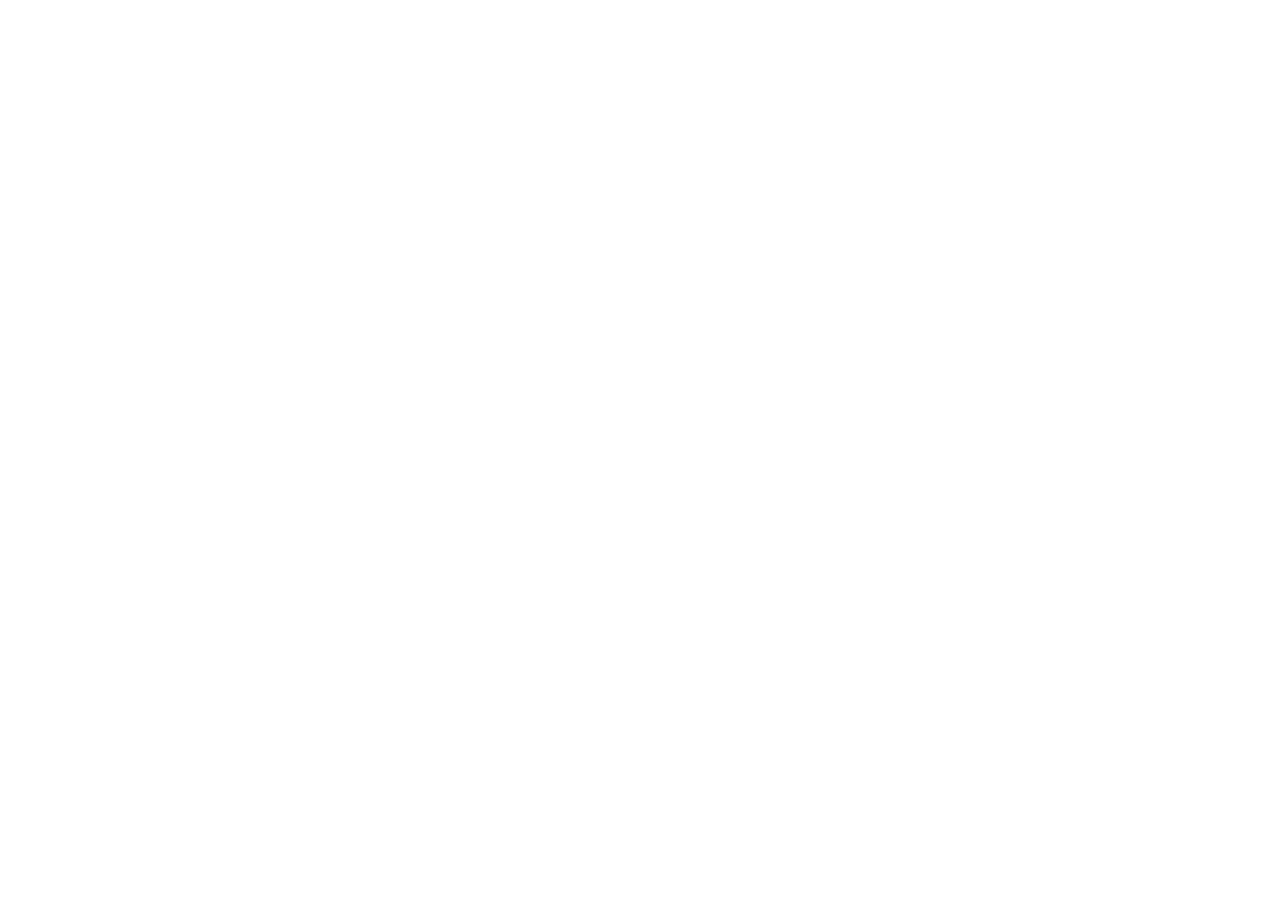
==== commit ae30a923: "Auto-generated commit" ====
--- a/index.html
+++ b/index.html
@@ -5,10 +5,11 @@
 <link href="https://fonts.googleapis.com/css?family=Roboto:300,400,500" rel="stylesheet">
   <meta charset="utf-8">
   <title>.:|:.insureBeta</title>
-  <base href="./">  <meta name="viewport" content="width=device-width, initial-scale=1">
+  <base href="./">
+  <meta name="viewport" content="width=device-width, initial-scale=1">
   <link rel="icon" type="image/x-icon" href="favicon.ico">
-<link rel="stylesheet" href="styles.27ae9874d232732a32f0.css"></head>
+</head>
 <body>
   <app-root></app-root>
-<script src="runtime-es2015.edb2fcf2778e7bf1d426.js" type="module"></script><script src="runtime-es5.edb2fcf2778e7bf1d426.js" nomodule defer></script><script src="polyfills-es5.6696c533341b95a3d617.js" nomodule defer></script><script src="polyfills-es2015.2987770fde9daa1d8a2e.js" type="module"></script><script src="main-es2015.a4b3ed13c879e09d9759.js" type="module"></script><script src="main-es5.a4b3ed13c879e09d9759.js" nomodule defer></script></body>
+<script src="runtime-es2015.js" type="module"></script><script src="runtime-es5.js" nomodule defer></script><script src="polyfills-es5.js" nomodule defer></script><script src="polyfills-es2015.js" type="module"></script><script src="styles-es2015.js" type="module"></script><script src="styles-es5.js" nomodule defer></script><script src="vendor-es2015.js" type="module"></script><script src="vendor-es5.js" nomodule defer></script><script src="main-es2015.js" type="module"></script><script src="main-es5.js" nomodule defer></script></body>
 </html>
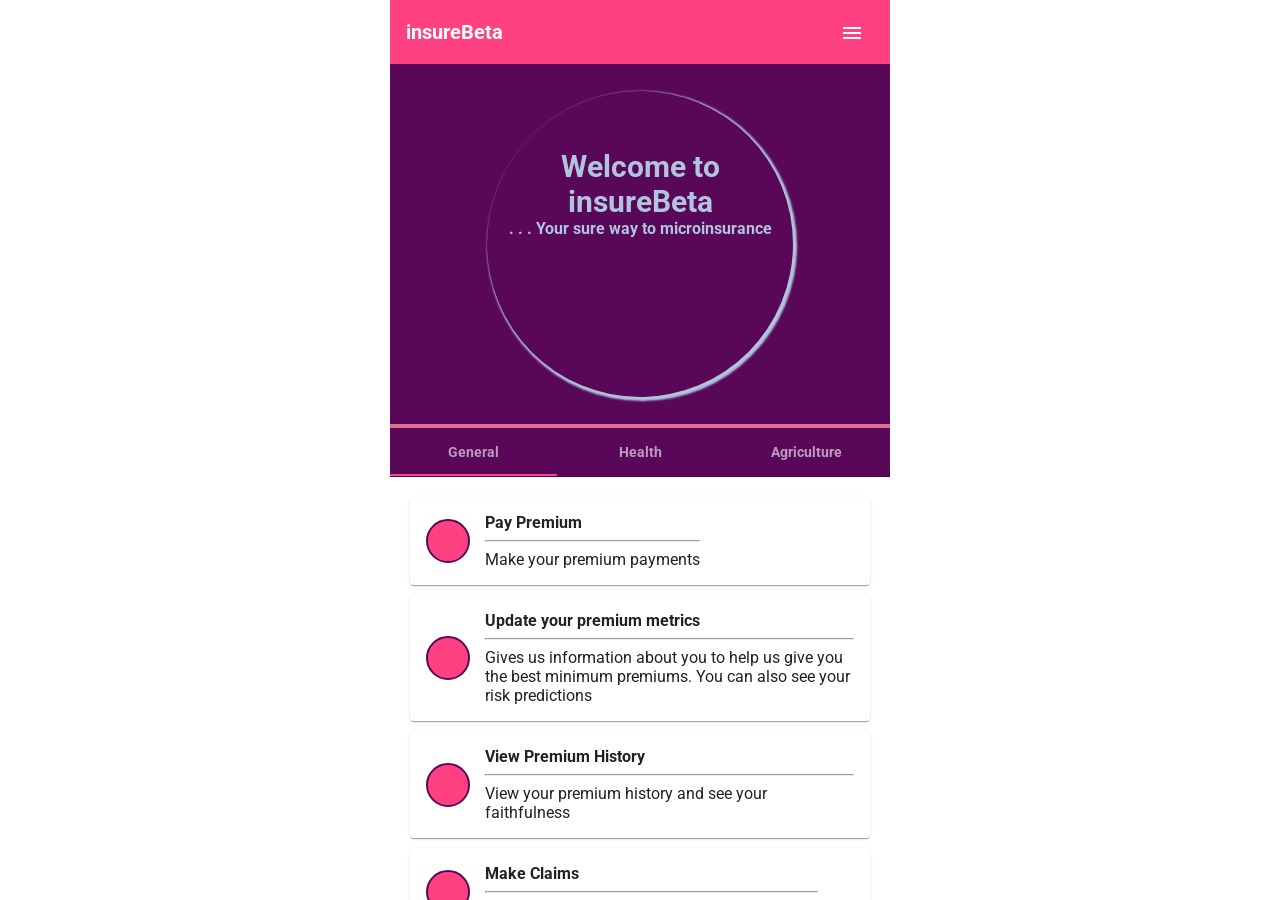
==== commit c7eca7b4: "Auto-generated commit" ====
--- a/index.html
+++ b/index.html
@@ -5,11 +5,11 @@
 <link href="https://fonts.googleapis.com/css?family=Roboto:300,400,500" rel="stylesheet">
   <meta charset="utf-8">
   <title>.:|:.insureBeta</title>
-  <base href="./">
+  <base href="/">
   <meta name="viewport" content="width=device-width, initial-scale=1">
   <link rel="icon" type="image/x-icon" href="favicon.ico">
-</head>
+<link rel="stylesheet" href="styles.27ae9874d232732a32f0.css"></head>
 <body>
   <app-root></app-root>
-<script src="runtime-es2015.js" type="module"></script><script src="runtime-es5.js" nomodule defer></script><script src="polyfills-es5.js" nomodule defer></script><script src="polyfills-es2015.js" type="module"></script><script src="styles-es2015.js" type="module"></script><script src="styles-es5.js" nomodule defer></script><script src="vendor-es2015.js" type="module"></script><script src="vendor-es5.js" nomodule defer></script><script src="main-es2015.js" type="module"></script><script src="main-es5.js" nomodule defer></script></body>
+<script src="runtime-es2015.edb2fcf2778e7bf1d426.js" type="module"></script><script src="runtime-es5.edb2fcf2778e7bf1d426.js" nomodule defer></script><script src="polyfills-es5.6696c533341b95a3d617.js" nomodule defer></script><script src="polyfills-es2015.2987770fde9daa1d8a2e.js" type="module"></script><script src="main-es2015.b98bbbdd47f188ab514c.js" type="module"></script><script src="main-es5.b98bbbdd47f188ab514c.js" nomodule defer></script></body>
 </html>
--- a/styles.27ae9874d232732a32f0.css
+++ b/styles.27ae9874d232732a32f0.css
@@ -0,0 +1 @@
+.mat-elevation-z0{box-shadow:0 0 0 0 rgba(0,0,0,.2),0 0 0 0 rgba(0,0,0,.14),0 0 0 0 rgba(0,0,0,.12)}.mat-elevation-z1{box-shadow:0 2px 1px -1px rgba(0,0,0,.2),0 1px 1px 0 rgba(0,0,0,.14),0 1px 3px 0 rgba(0,0,0,.12)}.mat-elevation-z2{box-shadow:0 3px 1px -2px rgba(0,0,0,.2),0 2px 2px 0 rgba(0,0,0,.14),0 1px 5px 0 rgba(0,0,0,.12)}.mat-elevation-z3{box-shadow:0 3px 3px -2px rgba(0,0,0,.2),0 3px 4px 0 rgba(0,0,0,.14),0 1px 8px 0 rgba(0,0,0,.12)}.mat-elevation-z4{box-shadow:0 2px 4px -1px rgba(0,0,0,.2),0 4px 5px 0 rgba(0,0,0,.14),0 1px 10px 0 rgba(0,0,0,.12)}.mat-elevation-z5{box-shadow:0 3px 5px -1px rgba(0,0,0,.2),0 5px 8px 0 rgba(0,0,0,.14),0 1px 14px 0 rgba(0,0,0,.12)}.mat-elevation-z6{box-shadow:0 3px 5px -1px rgba(0,0,0,.2),0 6px 10px 0 rgba(0,0,0,.14),0 1px 18px 0 rgba(0,0,0,.12)}.mat-elevation-z7{box-shadow:0 4px 5px -2px rgba(0,0,0,.2),0 7px 10px 1px rgba(0,0,0,.14),0 2px 16px 1px rgba(0,0,0,.12)}.mat-elevation-z8{box-shadow:0 5px 5px -3px rgba(0,0,0,.2),0 8px 10px 1px rgba(0,0,0,.14),0 3px 14px 2px rgba(0,0,0,.12)}.mat-elevation-z9{box-shadow:0 5px 6px -3px rgba(0,0,0,.2),0 9px 12px 1px rgba(0,0,0,.14),0 3px 16px 2px rgba(0,0,0,.12)}.mat-elevation-z10{box-shadow:0 6px 6px -3px rgba(0,0,0,.2),0 10px 14px 1px rgba(0,0,0,.14),0 4px 18px 3px rgba(0,0,0,.12)}.mat-elevation-z11{box-shadow:0 6px 7px -4px rgba(0,0,0,.2),0 11px 15px 1px rgba(0,0,0,.14),0 4px 20px 3px rgba(0,0,0,.12)}.mat-elevation-z12{box-shadow:0 7px 8px -4px rgba(0,0,0,.2),0 12px 17px 2px rgba(0,0,0,.14),0 5px 22px 4px rgba(0,0,0,.12)}.mat-elevation-z13{box-shadow:0 7px 8px -4px rgba(0,0,0,.2),0 13px 19px 2px rgba(0,0,0,.14),0 5px 24px 4px rgba(0,0,0,.12)}.mat-elevation-z14{box-shadow:0 7px 9px -4px rgba(0,0,0,.2),0 14px 21px 2px rgba(0,0,0,.14),0 5px 26px 4px rgba(0,0,0,.12)}.mat-elevation-z15{box-shadow:0 8px 9px -5px rgba(0,0,0,.2),0 15px 22px 2px rgba(0,0,0,.14),0 6px 28px 5px rgba(0,0,0,.12)}.mat-elevation-z16{box-shadow:0 8px 10px -5px rgba(0,0,0,.2),0 16px 24px 2px rgba(0,0,0,.14),0 6px 30px 5px rgba(0,0,0,.12)}.mat-elevation-z17{box-shadow:0 8px 11px -5px rgba(0,0,0,.2),0 17px 26px 2px rgba(0,0,0,.14),0 6px 32px 5px rgba(0,0,0,.12)}.mat-elevation-z18{box-shadow:0 9px 11px -5px rgba(0,0,0,.2),0 18px 28px 2px rgba(0,0,0,.14),0 7px 34px 6px rgba(0,0,0,.12)}.mat-elevation-z19{box-shadow:0 9px 12px -6px rgba(0,0,0,.2),0 19px 29px 2px rgba(0,0,0,.14),0 7px 36px 6px rgba(0,0,0,.12)}.mat-elevation-z20{box-shadow:0 10px 13px -6px rgba(0,0,0,.2),0 20px 31px 3px rgba(0,0,0,.14),0 8px 38px 7px rgba(0,0,0,.12)}.mat-elevation-z21{box-shadow:0 10px 13px -6px rgba(0,0,0,.2),0 21px 33px 3px rgba(0,0,0,.14),0 8px 40px 7px rgba(0,0,0,.12)}.mat-elevation-z22{box-shadow:0 10px 14px -6px rgba(0,0,0,.2),0 22px 35px 3px rgba(0,0,0,.14),0 8px 42px 7px rgba(0,0,0,.12)}.mat-elevation-z23{box-shadow:0 11px 14px -7px rgba(0,0,0,.2),0 23px 36px 3px rgba(0,0,0,.14),0 9px 44px 8px rgba(0,0,0,.12)}.mat-elevation-z24{box-shadow:0 11px 15px -7px rgba(0,0,0,.2),0 24px 38px 3px rgba(0,0,0,.14),0 9px 46px 8px rgba(0,0,0,.12)}.mat-badge-content{font-weight:600;font-size:12px;font-family:Roboto,"Helvetica Neue",sans-serif}.mat-badge-small .mat-badge-content{font-size:6px}.mat-badge-large .mat-badge-content{font-size:24px}.mat-h1,.mat-headline,.mat-typography h1{font:400 24px/32px Roboto,"Helvetica Neue",sans-serif;margin:0 0 16px}.mat-h2,.mat-title,.mat-typography h2{font:500 20px/32px Roboto,"Helvetica Neue",sans-serif;margin:0 0 16px}.mat-h3,.mat-subheading-2,.mat-typography h3{font:400 16px/28px Roboto,"Helvetica Neue",sans-serif;margin:0 0 16px}.mat-h4,.mat-subheading-1,.mat-typography h4{font:400 15px/24px Roboto,"Helvetica Neue",sans-serif;margin:0 0 16px}.mat-h5,.mat-typography h5{font:400 11.62px/20px Roboto,"Helvetica Neue",sans-serif;margin:0 0 12px}.mat-h6,.mat-typography h6{font:400 9.38px/20px Roboto,"Helvetica Neue",sans-serif;margin:0 0 12px}.mat-body-2,.mat-body-strong{font:500 14px/24px Roboto,"Helvetica Neue",sans-serif}.mat-body,.mat-body-1,.mat-typography{font:400 14px/20px Roboto,"Helvetica Neue",sans-serif}.mat-body p,.mat-body-1 p,.mat-typography p{margin:0 0 12px}.mat-caption,.mat-small{font:400 12px/20px Roboto,"Helvetica Neue",sans-serif}.mat-display-4,.mat-typography .mat-display-4{font:300 112px/112px Roboto,"Helvetica Neue",sans-serif;margin:0 0 56px;letter-spacing:-.05em}.mat-display-3,.mat-typography .mat-display-3{font:400 56px/56px Roboto,"Helvetica Neue",sans-serif;margin:0 0 64px;letter-spacing:-.02em}.mat-display-2,.mat-typography .mat-display-2{font:400 45px/48px Roboto,"Helvetica Neue",sans-serif;margin:0 0 64px;letter-spacing:-.005em}.mat-display-1,.mat-typography .mat-display-1{font:400 34px/40px Roboto,"Helvetica Neue",sans-serif;margin:0 0 64px}.mat-bottom-sheet-container{font-family:Roboto,"Helvetica Neue",sans-serif;font-size:16px;font-weight:400}.mat-button,.mat-fab,.mat-flat-button,.mat-icon-button,.mat-mini-fab,.mat-raised-button,.mat-stroked-button{font-family:Roboto,"Helvetica Neue",sans-serif;font-size:14px;font-weight:500}.mat-button-toggle,.mat-card{font-family:Roboto,"Helvetica Neue",sans-serif}.mat-card-title{font-size:24px;font-weight:400}.mat-card-content,.mat-card-header .mat-card-title,.mat-card-subtitle{font-size:14px}.mat-checkbox{font-family:Roboto,"Helvetica Neue",sans-serif}.mat-checkbox-layout .mat-checkbox-label{line-height:24px}.mat-chip{font-size:13px;line-height:18px}.mat-chip .mat-chip-remove.mat-icon,.mat-chip .mat-chip-trailing-icon.mat-icon{font-size:18px}.mat-table{font-family:Roboto,"Helvetica Neue",sans-serif}.mat-header-cell{font-size:12px;font-weight:500}.mat-cell,.mat-footer-cell{font-size:14px}.mat-calendar{font-family:Roboto,"Helvetica Neue",sans-serif}.mat-calendar-body{font-size:13px}.mat-calendar-body-label,.mat-calendar-period-button{font-size:14px;font-weight:500}.mat-calendar-table-header th{font-size:11px;font-weight:400}.mat-dialog-title{font:500 20px/32px Roboto,"Helvetica Neue",sans-serif}.mat-expansion-panel-header{font-family:Roboto,"Helvetica Neue",sans-serif;font-size:15px;font-weight:400}.mat-expansion-panel-content{font:400 14px/20px Roboto,"Helvetica Neue",sans-serif}.mat-form-field{font-size:inherit;font-weight:400;line-height:1.125;font-family:Roboto,"Helvetica Neue",sans-serif}.mat-form-field-wrapper{padding-bottom:1.34375em}.mat-form-field-prefix .mat-icon,.mat-form-field-suffix .mat-icon{font-size:150%;line-height:1.125}.mat-form-field-prefix .mat-icon-button,.mat-form-field-suffix .mat-icon-button{height:1.5em;width:1.5em}.mat-form-field-prefix .mat-icon-button .mat-icon,.mat-form-field-suffix .mat-icon-button .mat-icon{height:1.125em;line-height:1.125}.mat-form-field-infix{padding:.5em 0;border-top:.84375em solid transparent}.mat-form-field-can-float .mat-input-server:focus+.mat-form-field-label-wrapper .mat-form-field-label,.mat-form-field-can-float.mat-form-field-should-float .mat-form-field-label{transform:translateY(-1.34375em) scale(.75);width:133.33333%}.mat-form-field-can-float .mat-input-server[label]:not(:label-shown)+.mat-form-field-label-wrapper .mat-form-field-label{transform:translateY(-1.34374em) scale(.75);width:133.33334%}.mat-form-field-label-wrapper{top:-.84375em;padding-top:.84375em}.mat-form-field-label{top:1.34375em}.mat-form-field-underline{bottom:1.34375em}.mat-form-field-subscript-wrapper{font-size:75%;margin-top:.66667em;top:calc(100% - 1.79167em)}.mat-form-field-appearance-legacy .mat-form-field-wrapper{padding-bottom:1.25em}.mat-form-field-appearance-legacy .mat-form-field-infix{padding:.4375em 0}.mat-form-field-appearance-legacy.mat-form-field-can-float .mat-input-server:focus+.mat-form-field-label-wrapper .mat-form-field-label,.mat-form-field-appearance-legacy.mat-form-field-can-float.mat-form-field-should-float .mat-form-field-label{transform:translateY(-1.28125em) scale(.75) perspective(100px) translateZ(.001px);-ms-transform:translateY(-1.28125em) scale(.75);width:133.33333%}.mat-form-field-appearance-legacy.mat-form-field-can-float .mat-form-field-autofill-control:-webkit-autofill+.mat-form-field-label-wrapper .mat-form-field-label{transform:translateY(-1.28125em) scale(.75) perspective(100px) translateZ(.00101px);-ms-transform:translateY(-1.28124em) scale(.75);width:133.33334%}.mat-form-field-appearance-legacy.mat-form-field-can-float .mat-input-server[label]:not(:label-shown)+.mat-form-field-label-wrapper .mat-form-field-label{transform:translateY(-1.28125em) scale(.75) perspective(100px) translateZ(.00102px);-ms-transform:translateY(-1.28123em) scale(.75);width:133.33335%}.mat-form-field-appearance-legacy .mat-form-field-label{top:1.28125em}.mat-form-field-appearance-legacy .mat-form-field-subscript-wrapper{margin-top:.54167em;top:calc(100% - 1.66667em)}.mat-form-field-appearance-fill .mat-form-field-infix{padding:.25em 0 .75em}.mat-form-field-appearance-fill .mat-form-field-label{top:1.09375em;margin-top:-.5em}.mat-form-field-appearance-fill.mat-form-field-can-float .mat-input-server:focus+.mat-form-field-label-wrapper .mat-form-field-label,.mat-form-field-appearance-fill.mat-form-field-can-float.mat-form-field-should-float .mat-form-field-label{transform:translateY(-.59375em) scale(.75);width:133.33333%}.mat-form-field-appearance-fill.mat-form-field-can-float .mat-input-server[label]:not(:label-shown)+.mat-form-field-label-wrapper .mat-form-field-label{transform:translateY(-.59374em) scale(.75);width:133.33334%}.mat-form-field-appearance-outline .mat-form-field-infix{padding:1em 0}.mat-form-field-appearance-outline .mat-form-field-label{top:1.84375em;margin-top:-.25em}.mat-form-field-appearance-outline.mat-form-field-can-float .mat-input-server:focus+.mat-form-field-label-wrapper .mat-form-field-label,.mat-form-field-appearance-outline.mat-form-field-can-float.mat-form-field-should-float .mat-form-field-label{transform:translateY(-1.59375em) scale(.75);width:133.33333%}.mat-form-field-appearance-outline.mat-form-field-can-float .mat-input-server[label]:not(:label-shown)+.mat-form-field-label-wrapper .mat-form-field-label{transform:translateY(-1.59374em) scale(.75);width:133.33334%}.mat-grid-tile-footer,.mat-grid-tile-header{font-size:14px}.mat-grid-tile-footer .mat-line,.mat-grid-tile-header .mat-line{white-space:nowrap;overflow:hidden;text-overflow:ellipsis;display:block;box-sizing:border-box}.mat-grid-tile-footer .mat-line:nth-child(n+2),.mat-grid-tile-header .mat-line:nth-child(n+2){font-size:12px}input.mat-input-element{margin-top:-.0625em}.mat-menu-item{font-family:Roboto,"Helvetica Neue",sans-serif;font-size:16px;font-weight:400}.mat-paginator,.mat-paginator-page-size .mat-select-trigger{font-family:Roboto,"Helvetica Neue",sans-serif;font-size:12px}.mat-radio-button,.mat-select{font-family:Roboto,"Helvetica Neue",sans-serif}.mat-select-trigger{height:1.125em}.mat-slide-toggle-content{font:400 14px/20px Roboto,"Helvetica Neue",sans-serif}.mat-slider-thumb-label-text{font-family:Roboto,"Helvetica Neue",sans-serif;font-size:12px;font-weight:500}.mat-stepper-horizontal,.mat-stepper-vertical{font-family:Roboto,"Helvetica Neue",sans-serif}.mat-step-label{font-size:14px;font-weight:400}.mat-step-label-selected{font-size:14px;font-weight:500}.mat-tab-group{font-family:Roboto,"Helvetica Neue",sans-serif}.mat-tab-label,.mat-tab-link{font-family:Roboto,"Helvetica Neue",sans-serif;font-size:14px;font-weight:500}.mat-toolbar,.mat-toolbar h1,.mat-toolbar h2,.mat-toolbar h3,.mat-toolbar h4,.mat-toolbar h5,.mat-toolbar h6{font:500 20px/32px Roboto,"Helvetica Neue",sans-serif;margin:0}.mat-tooltip{font-family:Roboto,"Helvetica Neue",sans-serif;font-size:10px;padding-top:6px;padding-bottom:6px}.mat-tooltip-handset{font-size:14px;padding-top:9px;padding-bottom:9px}.mat-list-item,.mat-list-option{font-family:Roboto,"Helvetica Neue",sans-serif}.mat-list .mat-list-item,.mat-nav-list .mat-list-item,.mat-selection-list .mat-list-item{font-size:16px}.mat-list .mat-list-item .mat-line,.mat-nav-list .mat-list-item .mat-line,.mat-selection-list .mat-list-item .mat-line{white-space:nowrap;overflow:hidden;text-overflow:ellipsis;display:block;box-sizing:border-box}.mat-list .mat-list-item .mat-line:nth-child(n+2),.mat-nav-list .mat-list-item .mat-line:nth-child(n+2),.mat-selection-list .mat-list-item .mat-line:nth-child(n+2){font-size:14px}.mat-list .mat-list-option,.mat-nav-list .mat-list-option,.mat-selection-list .mat-list-option{font-size:16px}.mat-list .mat-list-option .mat-line,.mat-nav-list .mat-list-option .mat-line,.mat-selection-list .mat-list-option .mat-line{white-space:nowrap;overflow:hidden;text-overflow:ellipsis;display:block;box-sizing:border-box}.mat-list .mat-list-option .mat-line:nth-child(n+2),.mat-nav-list .mat-list-option .mat-line:nth-child(n+2),.mat-selection-list .mat-list-option .mat-line:nth-child(n+2){font-size:14px}.mat-list[dense] .mat-list-item,.mat-nav-list[dense] .mat-list-item,.mat-selection-list[dense] .mat-list-item{font-size:12px}.mat-list[dense] .mat-list-item .mat-line,.mat-nav-list[dense] .mat-list-item .mat-line,.mat-selection-list[dense] .mat-list-item .mat-line{white-space:nowrap;overflow:hidden;text-overflow:ellipsis;display:block;box-sizing:border-box}.mat-list[dense] .mat-list-item .mat-line:nth-child(n+2),.mat-list[dense] .mat-list-option,.mat-nav-list[dense] .mat-list-item .mat-line:nth-child(n+2),.mat-nav-list[dense] .mat-list-option,.mat-selection-list[dense] .mat-list-item .mat-line:nth-child(n+2),.mat-selection-list[dense] .mat-list-option{font-size:12px}.mat-list[dense] .mat-list-option .mat-line,.mat-nav-list[dense] .mat-list-option .mat-line,.mat-selection-list[dense] .mat-list-option .mat-line{white-space:nowrap;overflow:hidden;text-overflow:ellipsis;display:block;box-sizing:border-box}.mat-list[dense] .mat-list-option .mat-line:nth-child(n+2),.mat-nav-list[dense] .mat-list-option .mat-line:nth-child(n+2),.mat-selection-list[dense] .mat-list-option .mat-line:nth-child(n+2){font-size:12px}.mat-list[dense] .mat-subheader,.mat-nav-list[dense] .mat-subheader,.mat-selection-list[dense] .mat-subheader{font-family:Roboto,"Helvetica Neue",sans-serif;font-size:12px;font-weight:500}.mat-option{font-family:Roboto,"Helvetica Neue",sans-serif;font-size:16px;color:rgba(0,0,0,.87)}.mat-optgroup-label{font:500 14px/24px Roboto,"Helvetica Neue",sans-serif;color:rgba(0,0,0,.54)}.mat-simple-snackbar{font-family:Roboto,"Helvetica Neue",sans-serif;font-size:14px}.mat-simple-snackbar-action{line-height:1;font-family:inherit;font-size:inherit;font-weight:500}.mat-ripple{overflow:hidden}.mat-ripple.mat-ripple-unbounded{overflow:visible}.mat-ripple-element{position:absolute;border-radius:50%;pointer-events:none;transition:opacity,transform 0s cubic-bezier(0,0,.2,1);transform:scale(0)}@media screen and (-ms-high-contrast:active){.mat-ripple-element{display:none}}.cdk-visually-hidden{border:0;clip:rect(0 0 0 0);height:1px;margin:-1px;overflow:hidden;padding:0;position:absolute;width:1px;outline:0;-webkit-appearance:none;-moz-appearance:none}.cdk-global-overlay-wrapper,.cdk-overlay-container{pointer-events:none;top:0;left:0;height:100%;width:100%}.cdk-overlay-container{position:fixed;z-index:1000}.cdk-overlay-container:empty{display:none}.cdk-global-overlay-wrapper{display:flex;position:absolute;z-index:1000}.cdk-overlay-pane{position:absolute;pointer-events:auto;box-sizing:border-box;z-index:1000;display:flex;max-width:100%;max-height:100%}.cdk-overlay-backdrop{position:absolute;top:0;bottom:0;left:0;right:0;z-index:1000;pointer-events:auto;-webkit-tap-highlight-color:transparent;transition:opacity .4s cubic-bezier(.25,.8,.25,1);opacity:0}.cdk-overlay-backdrop.cdk-overlay-backdrop-showing{opacity:1}@media screen and (-ms-high-contrast:active){.cdk-overlay-backdrop.cdk-overlay-backdrop-showing{opacity:.6}.mat-badge-small .mat-badge-content{outline:solid 1px;border-radius:0}}.cdk-overlay-dark-backdrop{background:rgba(0,0,0,.288)}.cdk-overlay-transparent-backdrop,.cdk-overlay-transparent-backdrop.cdk-overlay-backdrop-showing{opacity:0}.cdk-overlay-connected-position-bounding-box{position:absolute;z-index:1000;display:flex;flex-direction:column;min-width:1px;min-height:1px}.cdk-global-scrollblock{position:fixed;width:100%;overflow-y:scroll}@-webkit-keyframes cdk-text-field-autofill-start{/*!*/}@keyframes cdk-text-field-autofill-start{/*!*/}@-webkit-keyframes cdk-text-field-autofill-end{/*!*/}@keyframes cdk-text-field-autofill-end{/*!*/}.cdk-text-field-autofill-monitored:-webkit-autofill{-webkit-animation-name:cdk-text-field-autofill-start;animation-name:cdk-text-field-autofill-start}.cdk-text-field-autofill-monitored:not(:-webkit-autofill){-webkit-animation-name:cdk-text-field-autofill-end;animation-name:cdk-text-field-autofill-end}textarea.cdk-textarea-autosize{resize:none}textarea.cdk-textarea-autosize-measuring{height:auto!important;overflow:hidden!important;padding:2px 0!important;box-sizing:content-box!important}.mat-ripple-element{background-color:rgba(0,0,0,.1)}.mat-option.mat-selected:not(.mat-option-multiple):not(.mat-option-disabled),.mat-option:focus:not(.mat-option-disabled),.mat-option:hover:not(.mat-option-disabled){background:rgba(0,0,0,.04)}.mat-option.mat-active{background:rgba(0,0,0,.04);color:rgba(0,0,0,.87)}.mat-option.mat-option-disabled{color:rgba(0,0,0,.38)}.mat-primary .mat-option.mat-selected:not(.mat-option-disabled){color:#3f51b5}.mat-accent .mat-option.mat-selected:not(.mat-option-disabled){color:#ff4081}.mat-warn .mat-option.mat-selected:not(.mat-option-disabled){color:#f44336}.mat-optgroup-disabled .mat-optgroup-label{color:rgba(0,0,0,.38)}.mat-pseudo-checkbox{color:rgba(0,0,0,.54)}.mat-pseudo-checkbox::after{color:#fafafa}.mat-accent .mat-pseudo-checkbox-checked,.mat-accent .mat-pseudo-checkbox-indeterminate,.mat-pseudo-checkbox-checked,.mat-pseudo-checkbox-indeterminate{background:#ff4081}.mat-primary .mat-pseudo-checkbox-checked,.mat-primary .mat-pseudo-checkbox-indeterminate{background:#3f51b5}.mat-warn .mat-pseudo-checkbox-checked,.mat-warn .mat-pseudo-checkbox-indeterminate{background:#f44336}.mat-pseudo-checkbox-checked.mat-pseudo-checkbox-disabled,.mat-pseudo-checkbox-indeterminate.mat-pseudo-checkbox-disabled{background:#b0b0b0}.mat-app-background{background-color:#fafafa;color:rgba(0,0,0,.87)}.mat-theme-loaded-marker{display:none}.mat-autocomplete-panel{background:#fff;color:rgba(0,0,0,.87)}.mat-autocomplete-panel .mat-option.mat-selected:not(.mat-active):not(:hover){background:#fff}.mat-autocomplete-panel .mat-option.mat-selected:not(.mat-active):not(:hover):not(.mat-option-disabled){color:rgba(0,0,0,.87)}.mat-badge-accent .mat-badge-content{background:#ff4081;color:#fff}.mat-badge-warn .mat-badge-content{color:#fff;background:#f44336}.mat-badge{position:relative}.mat-badge-hidden .mat-badge-content{display:none}.mat-badge-content{color:#fff;background:#3f51b5;position:absolute;text-align:center;display:inline-block;border-radius:50%;transition:transform .2s ease-in-out;transform:scale(.6);overflow:hidden;white-space:nowrap;text-overflow:ellipsis;pointer-events:none}.mat-badge-content.mat-badge-active{transform:none}.mat-badge-small .mat-badge-content{width:16px;height:16px;line-height:16px}.mat-badge-small.mat-badge-above .mat-badge-content{top:-8px}.mat-badge-small.mat-badge-below .mat-badge-content{bottom:-8px}.mat-badge-small.mat-badge-before .mat-badge-content{left:-16px}[dir=rtl] .mat-badge-small.mat-badge-before .mat-badge-content{left:auto;right:-16px}.mat-badge-small.mat-badge-after .mat-badge-content{right:-16px}[dir=rtl] .mat-badge-small.mat-badge-after .mat-badge-content{right:auto;left:-16px}.mat-badge-small.mat-badge-overlap.mat-badge-before .mat-badge-content{left:-8px}[dir=rtl] .mat-badge-small.mat-badge-overlap.mat-badge-before .mat-badge-content{left:auto;right:-8px}.mat-badge-small.mat-badge-overlap.mat-badge-after .mat-badge-content{right:-8px}[dir=rtl] .mat-badge-small.mat-badge-overlap.mat-badge-after .mat-badge-content{right:auto;left:-8px}.mat-badge-medium .mat-badge-content{width:22px;height:22px;line-height:22px}.mat-badge-medium.mat-badge-above .mat-badge-content{top:-11px}.mat-badge-medium.mat-badge-below .mat-badge-content{bottom:-11px}.mat-badge-medium.mat-badge-before .mat-badge-content{left:-22px}[dir=rtl] .mat-badge-medium.mat-badge-before .mat-badge-content{left:auto;right:-22px}.mat-badge-medium.mat-badge-after .mat-badge-content{right:-22px}[dir=rtl] .mat-badge-medium.mat-badge-after .mat-badge-content{right:auto;left:-22px}.mat-badge-medium.mat-badge-overlap.mat-badge-before .mat-badge-content{left:-11px}[dir=rtl] .mat-badge-medium.mat-badge-overlap.mat-badge-before .mat-badge-content{left:auto;right:-11px}.mat-badge-medium.mat-badge-overlap.mat-badge-after .mat-badge-content{right:-11px}[dir=rtl] .mat-badge-medium.mat-badge-overlap.mat-badge-after .mat-badge-content{right:auto;left:-11px}.mat-badge-large .mat-badge-content{width:28px;height:28px;line-height:28px}.mat-badge-large.mat-badge-above .mat-badge-content{top:-14px}.mat-badge-large.mat-badge-below .mat-badge-content{bottom:-14px}.mat-badge-large.mat-badge-before .mat-badge-content{left:-28px}[dir=rtl] .mat-badge-large.mat-badge-before .mat-badge-content{left:auto;right:-28px}.mat-badge-large.mat-badge-after .mat-badge-content{right:-28px}[dir=rtl] .mat-badge-large.mat-badge-after .mat-badge-content{right:auto;left:-28px}.mat-badge-large.mat-badge-overlap.mat-badge-before .mat-badge-content{left:-14px}[dir=rtl] .mat-badge-large.mat-badge-overlap.mat-badge-before .mat-badge-content{left:auto;right:-14px}.mat-badge-large.mat-badge-overlap.mat-badge-after .mat-badge-content{right:-14px}[dir=rtl] .mat-badge-large.mat-badge-overlap.mat-badge-after .mat-badge-content{right:auto;left:-14px}.mat-bottom-sheet-container{background:#fff;color:rgba(0,0,0,.87)}.mat-button,.mat-icon-button,.mat-stroked-button{color:inherit;background:0 0}.mat-button.mat-primary,.mat-icon-button.mat-primary,.mat-stroked-button.mat-primary{color:#3f51b5}.mat-button.mat-accent,.mat-icon-button.mat-accent,.mat-stroked-button.mat-accent{color:#ff4081}.mat-button.mat-warn,.mat-icon-button.mat-warn,.mat-stroked-button.mat-warn{color:#f44336}.mat-button.mat-accent[disabled],.mat-button.mat-primary[disabled],.mat-button.mat-warn[disabled],.mat-button[disabled][disabled],.mat-icon-button.mat-accent[disabled],.mat-icon-button.mat-primary[disabled],.mat-icon-button.mat-warn[disabled],.mat-icon-button[disabled][disabled],.mat-stroked-button.mat-accent[disabled],.mat-stroked-button.mat-primary[disabled],.mat-stroked-button.mat-warn[disabled],.mat-stroked-button[disabled][disabled]{color:rgba(0,0,0,.26)}.mat-button.mat-primary .mat-button-focus-overlay,.mat-icon-button.mat-primary .mat-button-focus-overlay,.mat-stroked-button.mat-primary .mat-button-focus-overlay{background-color:rgba(63,81,181,.12)}.mat-button.mat-accent .mat-button-focus-overlay,.mat-icon-button.mat-accent .mat-button-focus-overlay,.mat-stroked-button.mat-accent .mat-button-focus-overlay{background-color:rgba(255,64,129,.12)}.mat-button.mat-warn .mat-button-focus-overlay,.mat-icon-button.mat-warn .mat-button-focus-overlay,.mat-stroked-button.mat-warn .mat-button-focus-overlay{background-color:rgba(244,67,54,.12)}.mat-button[disabled] .mat-button-focus-overlay,.mat-icon-button[disabled] .mat-button-focus-overlay,.mat-stroked-button[disabled] .mat-button-focus-overlay{background-color:transparent}.mat-button.mat-primary .mat-ripple-element,.mat-icon-button.mat-primary .mat-ripple-element,.mat-stroked-button.mat-primary .mat-ripple-element{background-color:rgba(63,81,181,.1)}.mat-button.mat-accent .mat-ripple-element,.mat-icon-button.mat-accent .mat-ripple-element,.mat-stroked-button.mat-accent .mat-ripple-element{background-color:rgba(255,64,129,.1)}.mat-button.mat-warn .mat-ripple-element,.mat-icon-button.mat-warn .mat-ripple-element,.mat-stroked-button.mat-warn .mat-ripple-element{background-color:rgba(244,67,54,.1)}.mat-fab,.mat-flat-button,.mat-mini-fab,.mat-raised-button{color:rgba(0,0,0,.87);background-color:#fff}.mat-fab.mat-accent,.mat-fab.mat-primary,.mat-fab.mat-warn,.mat-flat-button.mat-accent,.mat-flat-button.mat-primary,.mat-flat-button.mat-warn,.mat-mini-fab.mat-accent,.mat-mini-fab.mat-primary,.mat-mini-fab.mat-warn,.mat-raised-button.mat-accent,.mat-raised-button.mat-primary,.mat-raised-button.mat-warn{color:#fff}.mat-fab.mat-accent[disabled],.mat-fab.mat-primary[disabled],.mat-fab.mat-warn[disabled],.mat-fab[disabled][disabled],.mat-flat-button.mat-accent[disabled],.mat-flat-button.mat-primary[disabled],.mat-flat-button.mat-warn[disabled],.mat-flat-button[disabled][disabled],.mat-mini-fab.mat-accent[disabled],.mat-mini-fab.mat-primary[disabled],.mat-mini-fab.mat-warn[disabled],.mat-mini-fab[disabled][disabled],.mat-raised-button.mat-accent[disabled],.mat-raised-button.mat-primary[disabled],.mat-raised-button.mat-warn[disabled],.mat-raised-button[disabled][disabled]{color:rgba(0,0,0,.26);background-color:rgba(0,0,0,.12)}.mat-fab.mat-primary,.mat-flat-button.mat-primary,.mat-mini-fab.mat-primary,.mat-raised-button.mat-primary{background-color:#3f51b5}.mat-fab.mat-accent,.mat-flat-button.mat-accent,.mat-mini-fab.mat-accent,.mat-raised-button.mat-accent{background-color:#ff4081}.mat-fab.mat-warn,.mat-flat-button.mat-warn,.mat-mini-fab.mat-warn,.mat-raised-button.mat-warn{background-color:#f44336}.mat-fab.mat-accent .mat-ripple-element,.mat-fab.mat-primary .mat-ripple-element,.mat-fab.mat-warn .mat-ripple-element,.mat-flat-button.mat-accent .mat-ripple-element,.mat-flat-button.mat-primary .mat-ripple-element,.mat-flat-button.mat-warn .mat-ripple-element,.mat-mini-fab.mat-accent .mat-ripple-element,.mat-mini-fab.mat-primary .mat-ripple-element,.mat-mini-fab.mat-warn .mat-ripple-element,.mat-raised-button.mat-accent .mat-ripple-element,.mat-raised-button.mat-primary .mat-ripple-element,.mat-raised-button.mat-warn .mat-ripple-element{background-color:rgba(255,255,255,.1)}.mat-icon-button.mat-primary .mat-ripple-element{background-color:rgba(63,81,181,.2)}.mat-icon-button.mat-accent .mat-ripple-element{background-color:rgba(255,64,129,.2)}.mat-icon-button.mat-warn .mat-ripple-element{background-color:rgba(244,67,54,.2)}.mat-button-toggle{color:rgba(0,0,0,.38)}.mat-button-toggle .mat-button-toggle-focus-overlay{background-color:rgba(0,0,0,.12)}.mat-button-toggle-checked{background-color:#e0e0e0;color:rgba(0,0,0,.54)}.mat-button-toggle-disabled{background-color:#eee;color:rgba(0,0,0,.26)}.mat-button-toggle-disabled.mat-button-toggle-checked{background-color:#bdbdbd}.mat-card{background:#fff;color:rgba(0,0,0,.87)}.mat-card-subtitle{color:rgba(0,0,0,.54)}.mat-checkbox-frame{border-color:rgba(0,0,0,.54)}.mat-checkbox-checkmark{fill:#fafafa}.mat-checkbox-checkmark-path{stroke:#fafafa!important}@media screen and (-ms-high-contrast:black-on-white){.mat-checkbox-checkmark-path{stroke:#000!important}}.mat-checkbox-mixedmark{background-color:#fafafa}.mat-checkbox-checked.mat-primary .mat-checkbox-background,.mat-checkbox-indeterminate.mat-primary .mat-checkbox-background{background-color:#3f51b5}.mat-checkbox-checked.mat-accent .mat-checkbox-background,.mat-checkbox-indeterminate.mat-accent .mat-checkbox-background{background-color:#ff4081}.mat-checkbox-checked.mat-warn .mat-checkbox-background,.mat-checkbox-indeterminate.mat-warn .mat-checkbox-background{background-color:#f44336}.mat-checkbox-disabled.mat-checkbox-checked .mat-checkbox-background,.mat-checkbox-disabled.mat-checkbox-indeterminate .mat-checkbox-background{background-color:#b0b0b0}.mat-checkbox-disabled:not(.mat-checkbox-checked) .mat-checkbox-frame{border-color:#b0b0b0}.mat-checkbox-disabled .mat-checkbox-label{color:#b0b0b0}@media screen and (-ms-high-contrast:active){.mat-badge-large .mat-badge-content,.mat-badge-medium .mat-badge-content{outline:solid 1px;border-radius:0}.mat-checkbox-disabled{opacity:.5}.mat-checkbox-background{background:0 0}}.mat-checkbox:not(.mat-checkbox-disabled).mat-primary .mat-checkbox-ripple .mat-ripple-element{background-color:rgba(63,81,181,.26)}.mat-checkbox:not(.mat-checkbox-disabled).mat-accent .mat-checkbox-ripple .mat-ripple-element{background-color:rgba(255,64,129,.26)}.mat-checkbox:not(.mat-checkbox-disabled).mat-warn .mat-checkbox-ripple .mat-ripple-element{background-color:rgba(244,67,54,.26)}.mat-chip.mat-standard-chip{background-color:#e0e0e0;color:rgba(0,0,0,.87)}.mat-chip.mat-standard-chip .mat-chip-remove{color:rgba(0,0,0,.87);opacity:.4}.mat-chip.mat-standard-chip .mat-chip-remove:hover{opacity:.54}.mat-chip.mat-standard-chip.mat-chip-selected.mat-primary{background-color:#3f51b5;color:#fff}.mat-chip.mat-standard-chip.mat-chip-selected.mat-primary .mat-chip-remove{color:#fff;opacity:.4}.mat-chip.mat-standard-chip.mat-chip-selected.mat-primary .mat-chip-remove:hover{opacity:.54}.mat-chip.mat-standard-chip.mat-chip-selected.mat-warn{background-color:#f44336;color:#fff}.mat-chip.mat-standard-chip.mat-chip-selected.mat-warn .mat-chip-remove{color:#fff;opacity:.4}.mat-chip.mat-standard-chip.mat-chip-selected.mat-warn .mat-chip-remove:hover{opacity:.54}.mat-chip.mat-standard-chip.mat-chip-selected.mat-accent{background-color:#ff4081;color:#fff}.mat-chip.mat-standard-chip.mat-chip-selected.mat-accent .mat-chip-remove{color:#fff;opacity:.4}.mat-chip.mat-standard-chip.mat-chip-selected.mat-accent .mat-chip-remove:hover{opacity:.54}.mat-table{background:#fff}.mat-table tbody,.mat-table tfoot,.mat-table thead,.mat-table-sticky,[mat-footer-row],[mat-header-row],[mat-row],mat-footer-row,mat-header-row,mat-row{background:inherit}mat-footer-row,mat-header-row,mat-row,td.mat-cell,td.mat-footer-cell,th.mat-header-cell{border-bottom-color:rgba(0,0,0,.12)}.mat-header-cell{color:rgba(0,0,0,.54)}.mat-cell,.mat-footer-cell{color:rgba(0,0,0,.87)}.mat-calendar-arrow{border-top-color:rgba(0,0,0,.54)}.mat-datepicker-content .mat-calendar-next-button,.mat-datepicker-content .mat-calendar-previous-button,.mat-datepicker-toggle{color:rgba(0,0,0,.54)}.mat-calendar-table-header{color:rgba(0,0,0,.38)}.mat-calendar-table-header-divider::after{background:rgba(0,0,0,.12)}.mat-calendar-body-label{color:rgba(0,0,0,.54)}.mat-calendar-body-cell-content{color:rgba(0,0,0,.87);border-color:transparent}.mat-calendar-body-disabled>.mat-calendar-body-cell-content:not(.mat-calendar-body-selected){color:rgba(0,0,0,.38)}.cdk-keyboard-focused .mat-calendar-body-active>.mat-calendar-body-cell-content:not(.mat-calendar-body-selected),.cdk-program-focused .mat-calendar-body-active>.mat-calendar-body-cell-content:not(.mat-calendar-body-selected),.mat-calendar-body-cell:not(.mat-calendar-body-disabled):hover>.mat-calendar-body-cell-content:not(.mat-calendar-body-selected){background-color:rgba(0,0,0,.04)}.mat-calendar-body-today:not(.mat-calendar-body-selected){border-color:rgba(0,0,0,.38)}.mat-calendar-body-disabled>.mat-calendar-body-today:not(.mat-calendar-body-selected){border-color:rgba(0,0,0,.18)}.mat-calendar-body-selected{background-color:#3f51b5;color:#fff}.mat-calendar-body-disabled>.mat-calendar-body-selected{background-color:rgba(63,81,181,.4)}.mat-calendar-body-today.mat-calendar-body-selected{box-shadow:inset 0 0 0 1px #fff}.mat-datepicker-content{background-color:#fff;color:rgba(0,0,0,.87)}.mat-datepicker-content.mat-accent .mat-calendar-body-selected{background-color:#ff4081;color:#fff}.mat-datepicker-content.mat-accent .mat-calendar-body-disabled>.mat-calendar-body-selected{background-color:rgba(255,64,129,.4)}.mat-datepicker-content.mat-accent .mat-calendar-body-today.mat-calendar-body-selected{box-shadow:inset 0 0 0 1px #fff}.mat-datepicker-content.mat-warn .mat-calendar-body-selected{background-color:#f44336;color:#fff}.mat-datepicker-content.mat-warn .mat-calendar-body-disabled>.mat-calendar-body-selected{background-color:rgba(244,67,54,.4)}.mat-datepicker-content.mat-warn .mat-calendar-body-today.mat-calendar-body-selected{box-shadow:inset 0 0 0 1px #fff}.mat-datepicker-toggle-active{color:#3f51b5}.mat-datepicker-toggle-active.mat-accent{color:#ff4081}.mat-datepicker-toggle-active.mat-warn{color:#f44336}.mat-dialog-container{background:#fff;color:rgba(0,0,0,.87)}.mat-divider{border-top-color:rgba(0,0,0,.12)}.mat-divider-vertical{border-right-color:rgba(0,0,0,.12)}.mat-expansion-panel{background:#fff;color:rgba(0,0,0,.87)}.mat-action-row{border-top-color:rgba(0,0,0,.12)}.mat-expansion-panel:not(.mat-expanded) .mat-expansion-panel-header:not([aria-disabled=true]).cdk-keyboard-focused,.mat-expansion-panel:not(.mat-expanded) .mat-expansion-panel-header:not([aria-disabled=true]).cdk-program-focused,.mat-expansion-panel:not(.mat-expanded) .mat-expansion-panel-header:not([aria-disabled=true]):hover{background:rgba(0,0,0,.04)}@media (hover:none){.mat-expansion-panel:not(.mat-expanded):not([aria-disabled=true]) .mat-expansion-panel-header:hover{background:#fff}}.mat-expansion-panel-header-title{color:rgba(0,0,0,.87)}.mat-expansion-indicator::after,.mat-expansion-panel-header-description{color:rgba(0,0,0,.54)}.mat-expansion-panel-header[aria-disabled=true]{color:rgba(0,0,0,.26)}.mat-expansion-panel-header[aria-disabled=true] .mat-expansion-panel-header-description,.mat-expansion-panel-header[aria-disabled=true] .mat-expansion-panel-header-title{color:inherit}.mat-form-field-label,.mat-hint{color:rgba(0,0,0,.6)}.mat-form-field.mat-focused .mat-form-field-label{color:#3f51b5}.mat-form-field.mat-focused .mat-form-field-label.mat-accent{color:#ff4081}.mat-form-field.mat-focused .mat-form-field-label.mat-warn{color:#f44336}.mat-focused .mat-form-field-required-marker{color:#ff4081}.mat-form-field-ripple{background-color:rgba(0,0,0,.87)}.mat-form-field.mat-focused .mat-form-field-ripple{background-color:#3f51b5}.mat-form-field.mat-focused .mat-form-field-ripple.mat-accent{background-color:#ff4081}.mat-form-field.mat-focused .mat-form-field-ripple.mat-warn{background-color:#f44336}.mat-form-field.mat-form-field-invalid .mat-form-field-label,.mat-form-field.mat-form-field-invalid .mat-form-field-label .mat-form-field-required-marker,.mat-form-field.mat-form-field-invalid .mat-form-field-label.mat-accent{color:#f44336}.mat-form-field.mat-form-field-invalid .mat-form-field-ripple,.mat-form-field.mat-form-field-invalid .mat-form-field-ripple.mat-accent{background-color:#f44336}.mat-error{color:#f44336}.mat-form-field-appearance-legacy .mat-form-field-label,.mat-form-field-appearance-legacy .mat-hint{color:rgba(0,0,0,.54)}.mat-form-field-appearance-legacy .mat-form-field-underline{bottom:1.25em;background-color:rgba(0,0,0,.42)}.mat-form-field-appearance-legacy.mat-form-field-disabled .mat-form-field-underline{background-image:linear-gradient(to right,rgba(0,0,0,.42) 0,rgba(0,0,0,.42) 33%,transparent 0);background-size:4px 100%;background-repeat:repeat-x}.mat-form-field-appearance-standard .mat-form-field-underline{background-color:rgba(0,0,0,.42)}.mat-form-field-appearance-standard.mat-form-field-disabled .mat-form-field-underline{background-image:linear-gradient(to right,rgba(0,0,0,.42) 0,rgba(0,0,0,.42) 33%,transparent 0);background-size:4px 100%;background-repeat:repeat-x}.mat-form-field-appearance-fill .mat-form-field-flex{background-color:rgba(0,0,0,.04)}.mat-form-field-appearance-fill.mat-form-field-disabled .mat-form-field-flex{background-color:rgba(0,0,0,.02)}.mat-form-field-appearance-fill .mat-form-field-underline::before{background-color:rgba(0,0,0,.42)}.mat-form-field-appearance-fill.mat-form-field-disabled .mat-form-field-label{color:rgba(0,0,0,.38)}.mat-form-field-appearance-fill.mat-form-field-disabled .mat-form-field-underline::before{background-color:transparent}.mat-form-field-appearance-outline .mat-form-field-outline{color:rgba(0,0,0,.12)}.mat-form-field-appearance-outline .mat-form-field-outline-thick{color:rgba(0,0,0,.87)}.mat-form-field-appearance-outline.mat-focused .mat-form-field-outline-thick{color:#3f51b5}.mat-form-field-appearance-outline.mat-focused.mat-accent .mat-form-field-outline-thick{color:#ff4081}.mat-form-field-appearance-outline.mat-focused.mat-warn .mat-form-field-outline-thick,.mat-form-field-appearance-outline.mat-form-field-invalid.mat-form-field-invalid .mat-form-field-outline-thick{color:#f44336}.mat-form-field-appearance-outline.mat-form-field-disabled .mat-form-field-label{color:rgba(0,0,0,.38)}.mat-form-field-appearance-outline.mat-form-field-disabled .mat-form-field-outline{color:rgba(0,0,0,.06)}.mat-icon.mat-primary{color:#3f51b5}.mat-icon.mat-accent{color:#ff4081}.mat-icon.mat-warn{color:#f44336}.mat-input-element:disabled{color:rgba(0,0,0,.38)}.mat-input-element{caret-color:#3f51b5}.mat-input-element::-ms-input-placeholder{color:rgba(0,0,0,.42)}.mat-input-element::placeholder{color:rgba(0,0,0,.42)}.mat-input-element::-moz-placeholder{color:rgba(0,0,0,.42)}.mat-input-element::-webkit-input-placeholder{color:rgba(0,0,0,.42)}.mat-input-element:-ms-input-placeholder{color:rgba(0,0,0,.42)}.mat-accent .mat-input-element{caret-color:#ff4081}.mat-form-field-invalid .mat-input-element,.mat-warn .mat-input-element{caret-color:#f44336}.mat-list .mat-list-item,.mat-list .mat-list-option,.mat-nav-list .mat-list-item,.mat-nav-list .mat-list-option,.mat-selection-list .mat-list-item,.mat-selection-list .mat-list-option{color:rgba(0,0,0,.87)}.mat-list .mat-subheader,.mat-nav-list .mat-subheader,.mat-selection-list .mat-subheader{font-family:Roboto,"Helvetica Neue",sans-serif;font-size:14px;font-weight:500;color:rgba(0,0,0,.54)}.mat-list-item-disabled{background-color:#eee}.mat-list-option.mat-list-item-focus,.mat-list-option:hover,.mat-nav-list .mat-list-item.mat-list-item-focus,.mat-nav-list .mat-list-item:hover{background:rgba(0,0,0,.04)}.mat-menu-panel{background:#fff}.mat-menu-item{background:0 0;color:rgba(0,0,0,.87)}.mat-menu-item[disabled],.mat-menu-item[disabled]::after{color:rgba(0,0,0,.38)}.mat-menu-item .mat-icon:not([color]),.mat-menu-item-submenu-trigger::after{color:rgba(0,0,0,.54)}.mat-menu-item-highlighted:not([disabled]),.mat-menu-item.cdk-keyboard-focused:not([disabled]),.mat-menu-item.cdk-program-focused:not([disabled]),.mat-menu-item:hover:not([disabled]){background:rgba(0,0,0,.04)}.mat-paginator{background:#fff}.mat-paginator,.mat-paginator-page-size .mat-select-trigger{color:rgba(0,0,0,.54)}.mat-paginator-decrement,.mat-paginator-increment{border-top:2px solid rgba(0,0,0,.54);border-right:2px solid rgba(0,0,0,.54)}.mat-paginator-first,.mat-paginator-last{border-top:2px solid rgba(0,0,0,.54)}.mat-icon-button[disabled] .mat-paginator-decrement,.mat-icon-button[disabled] .mat-paginator-first,.mat-icon-button[disabled] .mat-paginator-increment,.mat-icon-button[disabled] .mat-paginator-last{border-color:rgba(0,0,0,.38)}.mat-progress-bar-background{fill:#c5cae9}.mat-progress-bar-buffer{background-color:#c5cae9}.mat-progress-bar-fill::after{background-color:#3f51b5}.mat-progress-bar.mat-accent .mat-progress-bar-background{fill:#ff80ab}.mat-progress-bar.mat-accent .mat-progress-bar-buffer{background-color:#ff80ab}.mat-progress-bar.mat-accent .mat-progress-bar-fill::after{background-color:#ff4081}.mat-progress-bar.mat-warn .mat-progress-bar-background{fill:#ffcdd2}.mat-progress-bar.mat-warn .mat-progress-bar-buffer{background-color:#ffcdd2}.mat-progress-bar.mat-warn .mat-progress-bar-fill::after{background-color:#f44336}.mat-progress-spinner circle,.mat-spinner circle{stroke:#3f51b5}.mat-progress-spinner.mat-accent circle,.mat-spinner.mat-accent circle{stroke:#ff4081}.mat-progress-spinner.mat-warn circle,.mat-spinner.mat-warn circle{stroke:#f44336}.mat-radio-outer-circle{border-color:rgba(0,0,0,.54)}.mat-radio-button.mat-primary.mat-radio-checked .mat-radio-outer-circle{border-color:#3f51b5}.mat-radio-button.mat-primary .mat-radio-inner-circle{background-color:#3f51b5}.mat-radio-button.mat-primary .mat-radio-ripple .mat-ripple-element{background-color:rgba(63,81,181,.26)}.mat-radio-button.mat-accent.mat-radio-checked .mat-radio-outer-circle{border-color:#ff4081}.mat-radio-button.mat-accent .mat-radio-inner-circle{background-color:#ff4081}.mat-radio-button.mat-accent .mat-radio-ripple .mat-ripple-element{background-color:rgba(255,64,129,.26)}.mat-radio-button.mat-warn.mat-radio-checked .mat-radio-outer-circle{border-color:#f44336}.mat-radio-button.mat-warn .mat-radio-inner-circle{background-color:#f44336}.mat-radio-button.mat-warn .mat-radio-ripple .mat-ripple-element{background-color:rgba(244,67,54,.26)}.mat-radio-button.mat-radio-disabled .mat-radio-outer-circle,.mat-radio-button.mat-radio-disabled.mat-radio-checked .mat-radio-outer-circle{border-color:rgba(0,0,0,.38)}.mat-radio-button.mat-radio-disabled .mat-radio-inner-circle,.mat-radio-button.mat-radio-disabled .mat-radio-ripple .mat-ripple-element{background-color:rgba(0,0,0,.38)}.mat-radio-button.mat-radio-disabled .mat-radio-label-content{color:rgba(0,0,0,.38)}.mat-select-content,.mat-select-panel-done-animating{background:#fff}.mat-select-value{color:rgba(0,0,0,.87)}.mat-select-placeholder{color:rgba(0,0,0,.42)}.mat-select-disabled .mat-select-value{color:rgba(0,0,0,.38)}.mat-select-arrow{color:rgba(0,0,0,.54)}.mat-select-panel .mat-option.mat-selected:not(.mat-option-multiple){background:rgba(0,0,0,.12)}.mat-form-field.mat-focused.mat-primary .mat-select-arrow{color:#3f51b5}.mat-form-field.mat-focused.mat-accent .mat-select-arrow{color:#ff4081}.mat-form-field .mat-select.mat-select-invalid .mat-select-arrow,.mat-form-field.mat-focused.mat-warn .mat-select-arrow{color:#f44336}.mat-form-field .mat-select.mat-select-disabled .mat-select-arrow{color:rgba(0,0,0,.38)}.mat-drawer-container{background-color:#fafafa;color:rgba(0,0,0,.87)}.mat-drawer{background-color:#fff;color:rgba(0,0,0,.87)}.mat-drawer.mat-drawer-push{background-color:#fff}.mat-drawer-backdrop.mat-drawer-shown{background-color:rgba(0,0,0,.6)}.mat-slide-toggle.mat-checked:not(.mat-disabled) .mat-slide-toggle-thumb{background-color:#e91e63}.mat-slide-toggle.mat-checked:not(.mat-disabled) .mat-slide-toggle-bar{background-color:rgba(233,30,99,.5)}.mat-slide-toggle:not(.mat-checked) .mat-ripple-element{background-color:rgba(0,0,0,.06)}.mat-slide-toggle .mat-ripple-element{background-color:rgba(233,30,99,.12)}.mat-slide-toggle.mat-primary.mat-checked:not(.mat-disabled) .mat-slide-toggle-thumb{background-color:#3f51b5}.mat-slide-toggle.mat-primary.mat-checked:not(.mat-disabled) .mat-slide-toggle-bar{background-color:rgba(63,81,181,.5)}.mat-slide-toggle.mat-primary:not(.mat-checked) .mat-ripple-element{background-color:rgba(0,0,0,.06)}.mat-slide-toggle.mat-primary .mat-ripple-element{background-color:rgba(63,81,181,.12)}.mat-slide-toggle.mat-warn.mat-checked:not(.mat-disabled) .mat-slide-toggle-thumb{background-color:#f44336}.mat-slide-toggle.mat-warn.mat-checked:not(.mat-disabled) .mat-slide-toggle-bar{background-color:rgba(244,67,54,.5)}.mat-slide-toggle.mat-warn:not(.mat-checked) .mat-ripple-element{background-color:rgba(0,0,0,.06)}.mat-slide-toggle.mat-warn .mat-ripple-element{background-color:rgba(244,67,54,.12)}.mat-disabled .mat-slide-toggle-thumb{background-color:#bdbdbd}.mat-disabled .mat-slide-toggle-bar{background-color:rgba(0,0,0,.1)}.mat-slide-toggle-thumb{background-color:#fafafa}.mat-slide-toggle-bar{background-color:rgba(0,0,0,.38)}.mat-slider-track-background{background-color:rgba(0,0,0,.26)}.mat-primary .mat-slider-thumb,.mat-primary .mat-slider-thumb-label,.mat-primary .mat-slider-track-fill{background-color:#3f51b5}.mat-primary .mat-slider-thumb-label-text{color:#fff}.mat-accent .mat-slider-thumb,.mat-accent .mat-slider-thumb-label,.mat-accent .mat-slider-track-fill{background-color:#ff4081}.mat-accent .mat-slider-thumb-label-text{color:#fff}.mat-warn .mat-slider-thumb,.mat-warn .mat-slider-thumb-label,.mat-warn .mat-slider-track-fill{background-color:#f44336}.mat-warn .mat-slider-thumb-label-text{color:#fff}.mat-slider-focus-ring{background-color:rgba(255,64,129,.2)}.cdk-focused .mat-slider-track-background,.mat-slider:hover .mat-slider-track-background{background-color:rgba(0,0,0,.38)}.mat-slider-disabled .mat-slider-thumb,.mat-slider-disabled .mat-slider-track-background,.mat-slider-disabled .mat-slider-track-fill,.mat-slider-disabled:hover .mat-slider-track-background{background-color:rgba(0,0,0,.26)}.mat-slider-min-value .mat-slider-focus-ring{background-color:rgba(0,0,0,.12)}.mat-slider-min-value.mat-slider-thumb-label-showing .mat-slider-thumb,.mat-slider-min-value.mat-slider-thumb-label-showing .mat-slider-thumb-label{background-color:rgba(0,0,0,.87)}.mat-slider-min-value.mat-slider-thumb-label-showing.cdk-focused .mat-slider-thumb,.mat-slider-min-value.mat-slider-thumb-label-showing.cdk-focused .mat-slider-thumb-label{background-color:rgba(0,0,0,.26)}.mat-slider-min-value:not(.mat-slider-thumb-label-showing) .mat-slider-thumb{border-color:rgba(0,0,0,.26);background-color:transparent}.mat-slider-min-value:not(.mat-slider-thumb-label-showing).cdk-focused .mat-slider-thumb,.mat-slider-min-value:not(.mat-slider-thumb-label-showing):hover .mat-slider-thumb{border-color:rgba(0,0,0,.38)}.mat-slider-min-value:not(.mat-slider-thumb-label-showing).cdk-focused.mat-slider-disabled .mat-slider-thumb,.mat-slider-min-value:not(.mat-slider-thumb-label-showing):hover.mat-slider-disabled .mat-slider-thumb{border-color:rgba(0,0,0,.26)}.mat-slider-has-ticks .mat-slider-wrapper::after{border-color:rgba(0,0,0,.7)}.mat-slider-horizontal .mat-slider-ticks{background-image:repeating-linear-gradient(to right,rgba(0,0,0,.7),rgba(0,0,0,.7) 2px,transparent 0,transparent);background-image:-moz-repeating-linear-gradient(.0001deg,rgba(0,0,0,.7),rgba(0,0,0,.7) 2px,transparent 0,transparent)}.mat-slider-vertical .mat-slider-ticks{background-image:repeating-linear-gradient(to bottom,rgba(0,0,0,.7),rgba(0,0,0,.7) 2px,transparent 0,transparent)}.mat-step-header.cdk-keyboard-focused,.mat-step-header.cdk-program-focused,.mat-step-header:hover{background-color:rgba(0,0,0,.04)}.mat-step-header .mat-step-label,.mat-step-header .mat-step-optional{color:rgba(0,0,0,.38)}.mat-step-header .mat-step-icon{background-color:#3f51b5;color:#fff}.mat-step-header .mat-step-icon-not-touched{background-color:rgba(0,0,0,.38);color:#fff}.mat-step-header .mat-step-label.mat-step-label-active{color:rgba(0,0,0,.87)}.mat-stepper-horizontal,.mat-stepper-vertical{background-color:#fff}.mat-stepper-vertical-line::before{border-left-color:rgba(0,0,0,.12)}.mat-stepper-horizontal-line{border-top-color:rgba(0,0,0,.12)}.mat-sort-header-arrow{color:#757575}.mat-tab-header,.mat-tab-nav-bar{border-bottom:1px solid rgba(0,0,0,.12)}.mat-tab-group-inverted-header .mat-tab-header,.mat-tab-group-inverted-header .mat-tab-nav-bar{border-top:1px solid rgba(0,0,0,.12);border-bottom:none}.mat-tab-label,.mat-tab-link{color:rgba(0,0,0,.87)}.mat-tab-label.mat-tab-disabled,.mat-tab-link.mat-tab-disabled{color:rgba(0,0,0,.38)}.mat-tab-header-pagination-chevron{border-color:rgba(0,0,0,.87)}.mat-tab-header-pagination-disabled .mat-tab-header-pagination-chevron{border-color:rgba(0,0,0,.38)}.mat-tab-group[class*=mat-background-] .mat-tab-header,.mat-tab-nav-bar[class*=mat-background-]{border-bottom:none;border-top:none}.mat-tab-group.mat-primary .mat-tab-label.cdk-keyboard-focused:not(.mat-tab-disabled),.mat-tab-group.mat-primary .mat-tab-label.cdk-program-focused:not(.mat-tab-disabled),.mat-tab-group.mat-primary .mat-tab-link.cdk-keyboard-focused:not(.mat-tab-disabled),.mat-tab-group.mat-primary .mat-tab-link.cdk-program-focused:not(.mat-tab-disabled),.mat-tab-nav-bar.mat-primary .mat-tab-label.cdk-keyboard-focused:not(.mat-tab-disabled),.mat-tab-nav-bar.mat-primary .mat-tab-label.cdk-program-focused:not(.mat-tab-disabled),.mat-tab-nav-bar.mat-primary .mat-tab-link.cdk-keyboard-focused:not(.mat-tab-disabled),.mat-tab-nav-bar.mat-primary .mat-tab-link.cdk-program-focused:not(.mat-tab-disabled){background-color:rgba(197,202,233,.3)}.mat-tab-group.mat-primary .mat-ink-bar,.mat-tab-nav-bar.mat-primary .mat-ink-bar{background-color:#3f51b5}.mat-tab-group.mat-primary.mat-background-primary .mat-ink-bar,.mat-tab-nav-bar.mat-primary.mat-background-primary .mat-ink-bar{background-color:#fff}.mat-tab-group.mat-accent .mat-tab-label.cdk-keyboard-focused:not(.mat-tab-disabled),.mat-tab-group.mat-accent .mat-tab-label.cdk-program-focused:not(.mat-tab-disabled),.mat-tab-group.mat-accent .mat-tab-link.cdk-keyboard-focused:not(.mat-tab-disabled),.mat-tab-group.mat-accent .mat-tab-link.cdk-program-focused:not(.mat-tab-disabled),.mat-tab-nav-bar.mat-accent .mat-tab-label.cdk-keyboard-focused:not(.mat-tab-disabled),.mat-tab-nav-bar.mat-accent .mat-tab-label.cdk-program-focused:not(.mat-tab-disabled),.mat-tab-nav-bar.mat-accent .mat-tab-link.cdk-keyboard-focused:not(.mat-tab-disabled),.mat-tab-nav-bar.mat-accent .mat-tab-link.cdk-program-focused:not(.mat-tab-disabled){background-color:rgba(255,128,171,.3)}.mat-tab-group.mat-accent .mat-ink-bar,.mat-tab-nav-bar.mat-accent .mat-ink-bar{background-color:#ff4081}.mat-tab-group.mat-accent.mat-background-accent .mat-ink-bar,.mat-tab-nav-bar.mat-accent.mat-background-accent .mat-ink-bar{background-color:#fff}.mat-tab-group.mat-warn .mat-tab-label.cdk-keyboard-focused:not(.mat-tab-disabled),.mat-tab-group.mat-warn .mat-tab-label.cdk-program-focused:not(.mat-tab-disabled),.mat-tab-group.mat-warn .mat-tab-link.cdk-keyboard-focused:not(.mat-tab-disabled),.mat-tab-group.mat-warn .mat-tab-link.cdk-program-focused:not(.mat-tab-disabled),.mat-tab-nav-bar.mat-warn .mat-tab-label.cdk-keyboard-focused:not(.mat-tab-disabled),.mat-tab-nav-bar.mat-warn .mat-tab-label.cdk-program-focused:not(.mat-tab-disabled),.mat-tab-nav-bar.mat-warn .mat-tab-link.cdk-keyboard-focused:not(.mat-tab-disabled),.mat-tab-nav-bar.mat-warn .mat-tab-link.cdk-program-focused:not(.mat-tab-disabled){background-color:rgba(255,205,210,.3)}.mat-tab-group.mat-warn .mat-ink-bar,.mat-tab-nav-bar.mat-warn .mat-ink-bar{background-color:#f44336}.mat-tab-group.mat-warn.mat-background-warn .mat-ink-bar,.mat-tab-nav-bar.mat-warn.mat-background-warn .mat-ink-bar{background-color:#fff}.mat-tab-group.mat-background-primary .mat-tab-label.cdk-keyboard-focused:not(.mat-tab-disabled),.mat-tab-group.mat-background-primary .mat-tab-label.cdk-program-focused:not(.mat-tab-disabled),.mat-tab-group.mat-background-primary .mat-tab-link.cdk-keyboard-focused:not(.mat-tab-disabled),.mat-tab-group.mat-background-primary .mat-tab-link.cdk-program-focused:not(.mat-tab-disabled),.mat-tab-nav-bar.mat-background-primary .mat-tab-label.cdk-keyboard-focused:not(.mat-tab-disabled),.mat-tab-nav-bar.mat-background-primary .mat-tab-label.cdk-program-focused:not(.mat-tab-disabled),.mat-tab-nav-bar.mat-background-primary .mat-tab-link.cdk-keyboard-focused:not(.mat-tab-disabled),.mat-tab-nav-bar.mat-background-primary .mat-tab-link.cdk-program-focused:not(.mat-tab-disabled){background-color:rgba(197,202,233,.3)}.mat-tab-group.mat-background-primary .mat-tab-header,.mat-tab-group.mat-background-primary .mat-tab-links,.mat-tab-nav-bar.mat-background-primary .mat-tab-header,.mat-tab-nav-bar.mat-background-primary .mat-tab-links{background-color:#3f51b5}.mat-tab-group.mat-background-primary .mat-tab-label,.mat-tab-group.mat-background-primary .mat-tab-link,.mat-tab-nav-bar.mat-background-primary .mat-tab-label,.mat-tab-nav-bar.mat-background-primary .mat-tab-link{color:#fff}.mat-tab-group.mat-background-primary .mat-tab-label.mat-tab-disabled,.mat-tab-group.mat-background-primary .mat-tab-link.mat-tab-disabled,.mat-tab-nav-bar.mat-background-primary .mat-tab-label.mat-tab-disabled,.mat-tab-nav-bar.mat-background-primary .mat-tab-link.mat-tab-disabled{color:rgba(255,255,255,.4)}.mat-tab-group.mat-background-primary .mat-tab-header-pagination-chevron,.mat-tab-nav-bar.mat-background-primary .mat-tab-header-pagination-chevron{border-color:#fff}.mat-tab-group.mat-background-primary .mat-tab-header-pagination-disabled .mat-tab-header-pagination-chevron,.mat-tab-nav-bar.mat-background-primary .mat-tab-header-pagination-disabled .mat-tab-header-pagination-chevron{border-color:rgba(255,255,255,.4)}.mat-tab-group.mat-background-primary .mat-ripple-element,.mat-tab-nav-bar.mat-background-primary .mat-ripple-element{background-color:rgba(255,255,255,.12)}.mat-tab-group.mat-background-accent .mat-tab-label.cdk-keyboard-focused:not(.mat-tab-disabled),.mat-tab-group.mat-background-accent .mat-tab-label.cdk-program-focused:not(.mat-tab-disabled),.mat-tab-group.mat-background-accent .mat-tab-link.cdk-keyboard-focused:not(.mat-tab-disabled),.mat-tab-group.mat-background-accent .mat-tab-link.cdk-program-focused:not(.mat-tab-disabled),.mat-tab-nav-bar.mat-background-accent .mat-tab-label.cdk-keyboard-focused:not(.mat-tab-disabled),.mat-tab-nav-bar.mat-background-accent .mat-tab-label.cdk-program-focused:not(.mat-tab-disabled),.mat-tab-nav-bar.mat-background-accent .mat-tab-link.cdk-keyboard-focused:not(.mat-tab-disabled),.mat-tab-nav-bar.mat-background-accent .mat-tab-link.cdk-program-focused:not(.mat-tab-disabled){background-color:rgba(255,128,171,.3)}.mat-tab-group.mat-background-accent .mat-tab-header,.mat-tab-group.mat-background-accent .mat-tab-links,.mat-tab-nav-bar.mat-background-accent .mat-tab-header,.mat-tab-nav-bar.mat-background-accent .mat-tab-links{background-color:#ff4081}.mat-tab-group.mat-background-accent .mat-tab-label,.mat-tab-group.mat-background-accent .mat-tab-link,.mat-tab-nav-bar.mat-background-accent .mat-tab-label,.mat-tab-nav-bar.mat-background-accent .mat-tab-link{color:#fff}.mat-tab-group.mat-background-accent .mat-tab-label.mat-tab-disabled,.mat-tab-group.mat-background-accent .mat-tab-link.mat-tab-disabled,.mat-tab-nav-bar.mat-background-accent .mat-tab-label.mat-tab-disabled,.mat-tab-nav-bar.mat-background-accent .mat-tab-link.mat-tab-disabled{color:rgba(255,255,255,.4)}.mat-tab-group.mat-background-accent .mat-tab-header-pagination-chevron,.mat-tab-nav-bar.mat-background-accent .mat-tab-header-pagination-chevron{border-color:#fff}.mat-tab-group.mat-background-accent .mat-tab-header-pagination-disabled .mat-tab-header-pagination-chevron,.mat-tab-nav-bar.mat-background-accent .mat-tab-header-pagination-disabled .mat-tab-header-pagination-chevron{border-color:rgba(255,255,255,.4)}.mat-tab-group.mat-background-accent .mat-ripple-element,.mat-tab-nav-bar.mat-background-accent .mat-ripple-element{background-color:rgba(255,255,255,.12)}.mat-tab-group.mat-background-warn .mat-tab-label.cdk-keyboard-focused:not(.mat-tab-disabled),.mat-tab-group.mat-background-warn .mat-tab-label.cdk-program-focused:not(.mat-tab-disabled),.mat-tab-group.mat-background-warn .mat-tab-link.cdk-keyboard-focused:not(.mat-tab-disabled),.mat-tab-group.mat-background-warn .mat-tab-link.cdk-program-focused:not(.mat-tab-disabled),.mat-tab-nav-bar.mat-background-warn .mat-tab-label.cdk-keyboard-focused:not(.mat-tab-disabled),.mat-tab-nav-bar.mat-background-warn .mat-tab-label.cdk-program-focused:not(.mat-tab-disabled),.mat-tab-nav-bar.mat-background-warn .mat-tab-link.cdk-keyboard-focused:not(.mat-tab-disabled),.mat-tab-nav-bar.mat-background-warn .mat-tab-link.cdk-program-focused:not(.mat-tab-disabled){background-color:rgba(255,205,210,.3)}.mat-tab-group.mat-background-warn .mat-tab-header,.mat-tab-group.mat-background-warn .mat-tab-links,.mat-tab-nav-bar.mat-background-warn .mat-tab-header,.mat-tab-nav-bar.mat-background-warn .mat-tab-links{background-color:#f44336}.mat-tab-group.mat-background-warn .mat-tab-label,.mat-tab-group.mat-background-warn .mat-tab-link,.mat-tab-nav-bar.mat-background-warn .mat-tab-label,.mat-tab-nav-bar.mat-background-warn .mat-tab-link{color:#fff}.mat-tab-group.mat-background-warn .mat-tab-label.mat-tab-disabled,.mat-tab-group.mat-background-warn .mat-tab-link.mat-tab-disabled,.mat-tab-nav-bar.mat-background-warn .mat-tab-label.mat-tab-disabled,.mat-tab-nav-bar.mat-background-warn .mat-tab-link.mat-tab-disabled{color:rgba(255,255,255,.4)}.mat-tab-group.mat-background-warn .mat-tab-header-pagination-chevron,.mat-tab-nav-bar.mat-background-warn .mat-tab-header-pagination-chevron{border-color:#fff}.mat-tab-group.mat-background-warn .mat-tab-header-pagination-disabled .mat-tab-header-pagination-chevron,.mat-tab-nav-bar.mat-background-warn .mat-tab-header-pagination-disabled .mat-tab-header-pagination-chevron{border-color:rgba(255,255,255,.4)}.mat-tab-group.mat-background-warn .mat-ripple-element,.mat-tab-nav-bar.mat-background-warn .mat-ripple-element{background-color:rgba(255,255,255,.12)}.mat-toolbar{background:#f5f5f5;color:rgba(0,0,0,.87)}.mat-toolbar.mat-primary{background:#3f51b5;color:#fff}.mat-toolbar.mat-accent{background:#ff4081;color:#fff}.mat-toolbar.mat-warn{background:#f44336;color:#fff}.mat-toolbar .mat-focused .mat-form-field-ripple,.mat-toolbar .mat-form-field-ripple,.mat-toolbar .mat-form-field-underline{background-color:currentColor}.mat-toolbar .mat-focused .mat-form-field-label,.mat-toolbar .mat-form-field-label,.mat-toolbar .mat-form-field.mat-focused .mat-select-arrow,.mat-toolbar .mat-select-arrow,.mat-toolbar .mat-select-value{color:inherit}.mat-toolbar .mat-input-element{caret-color:currentColor}.mat-tooltip{background:rgba(97,97,97,.9)}.mat-tree{font-family:Roboto,"Helvetica Neue",sans-serif;background:#fff}.mat-tree-node{font-weight:400;font-size:14px;color:rgba(0,0,0,.87)}.mat-snack-bar-container{background:#323232;color:#fff}.mat-simple-snackbar-action{color:#ff4081}body,html{height:100%;max-width:500px;margin:auto}body{margin:0;font-family:Roboto,sans-serif}
